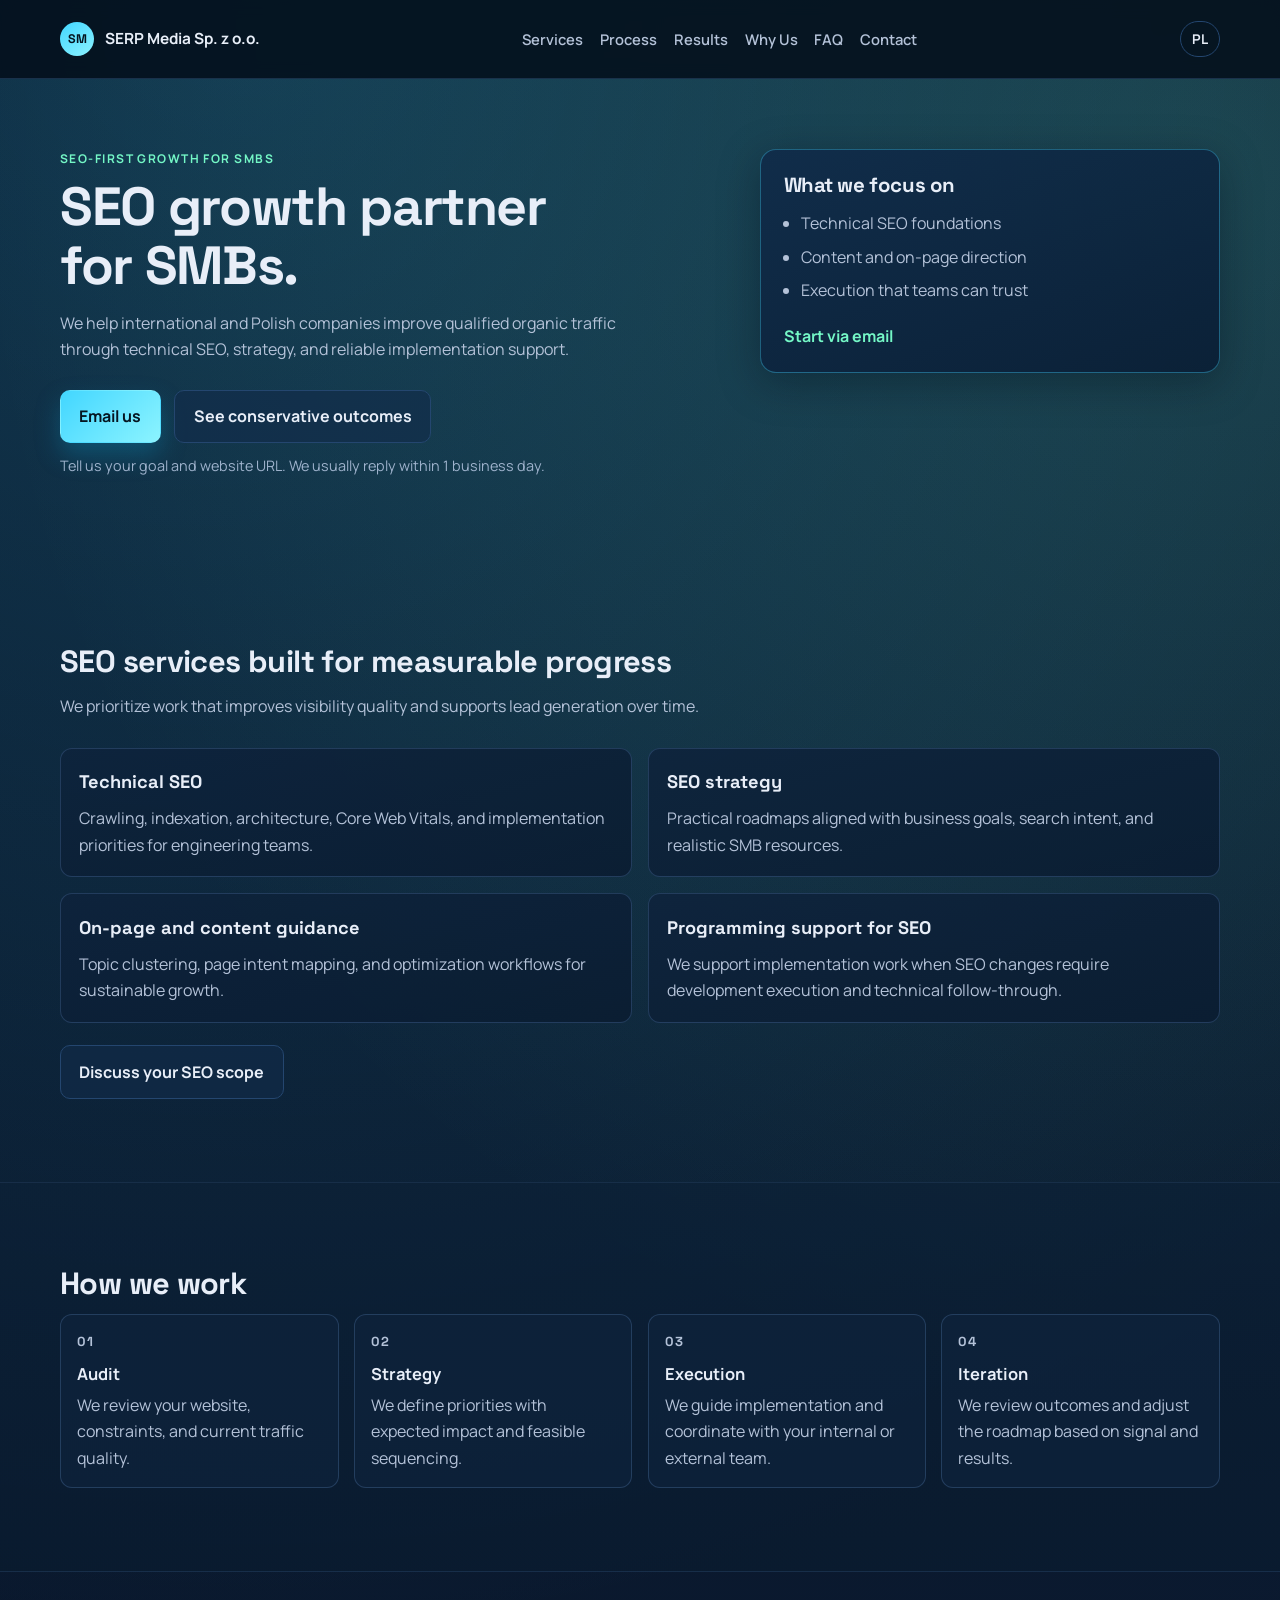
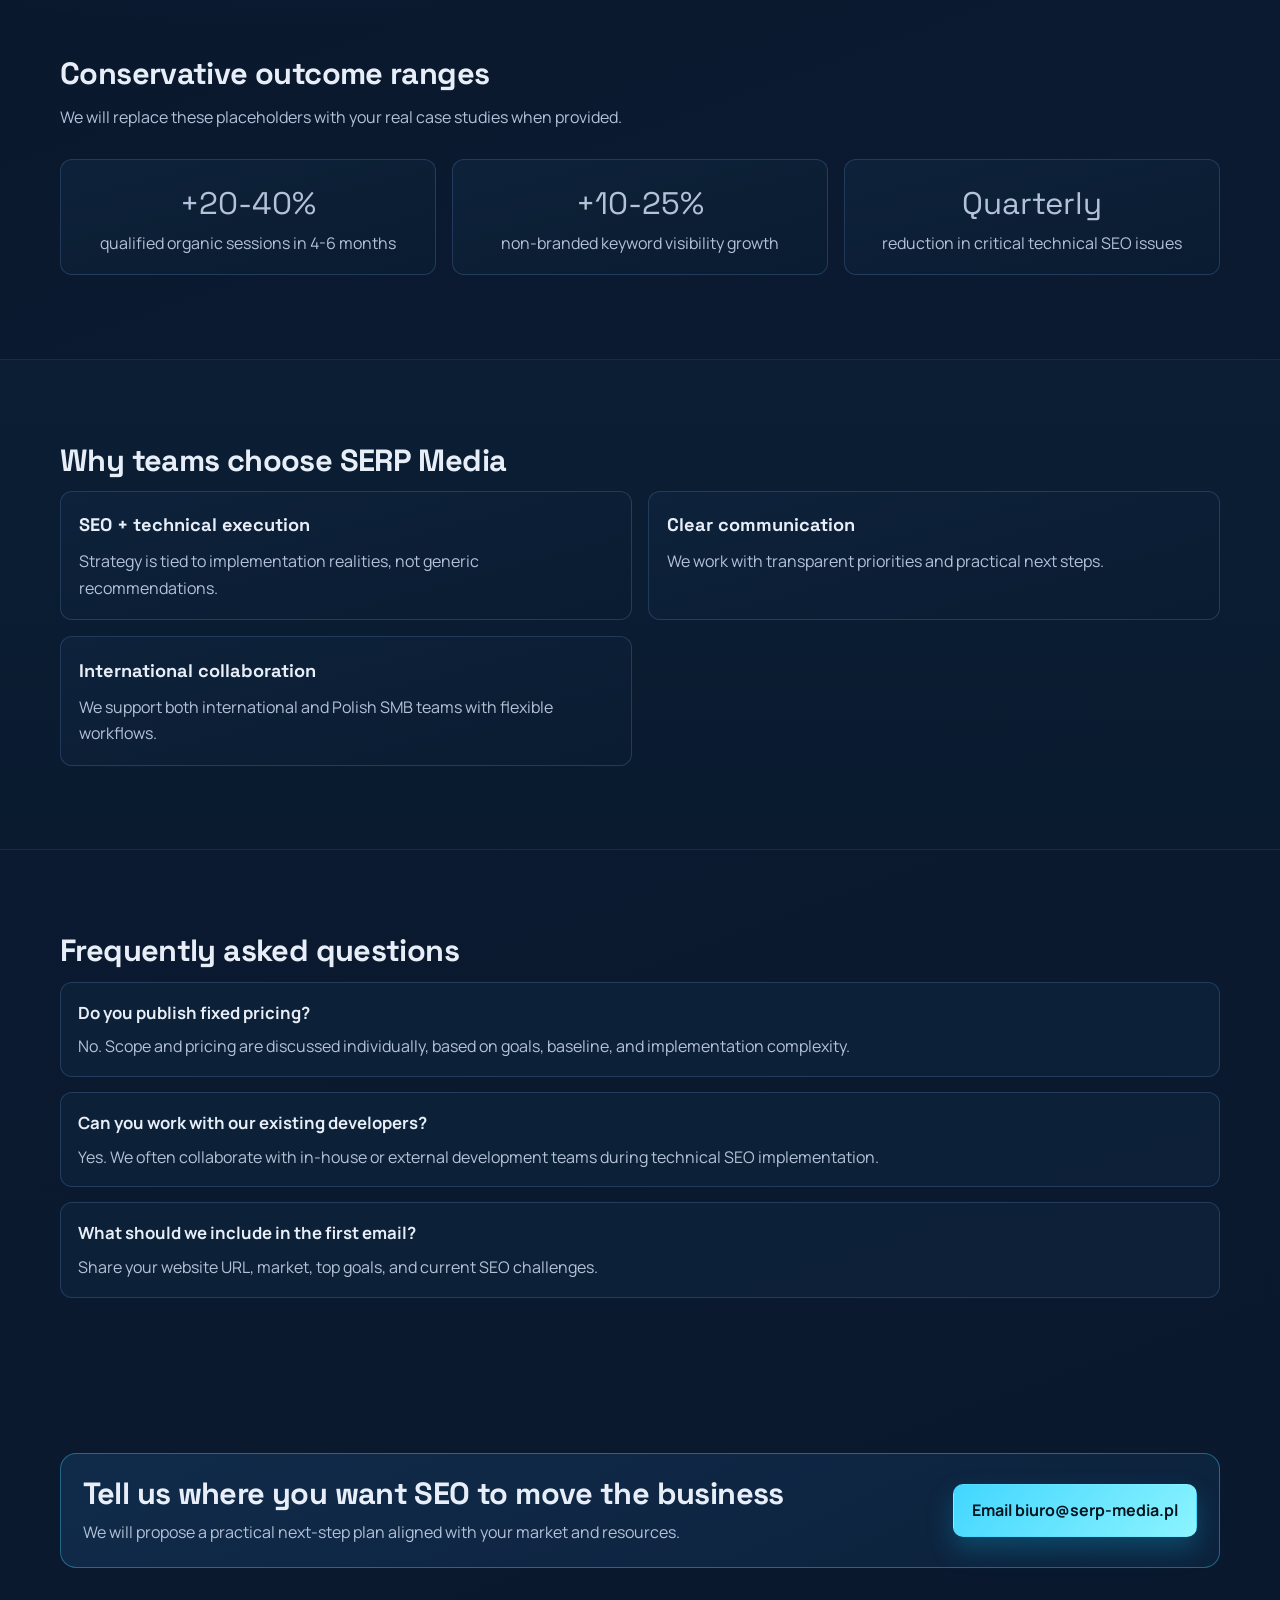
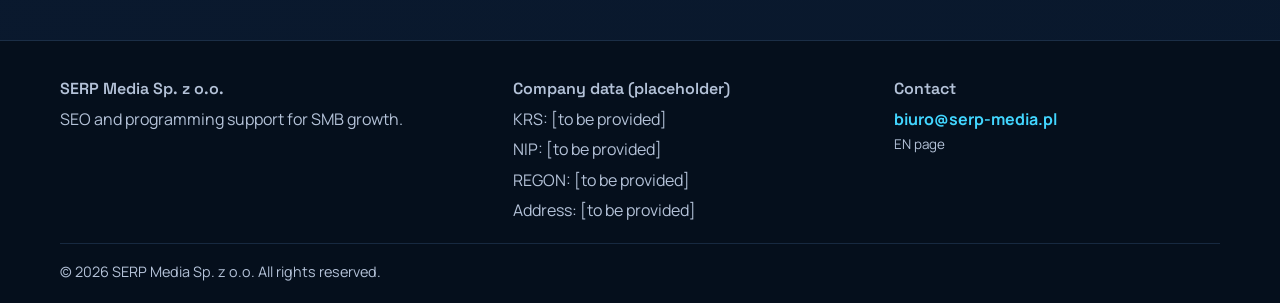
==== index.html @ 766a2db8 "feat: new version" ====
<!DOCTYPE html>
<html lang="en">
  <head>
    <meta charset="UTF-8">
    <meta name="viewport" content="width=device-width, initial-scale=1.0">
    <title>SERP Media Sp. z o.o. | SEO Growth Partner for SMBs</title>
    <meta
      name="description"
      content="SERP Media Sp. z o.o. helps SMBs grow with technical SEO, content strategy, and SEO implementation support."
    >
    <meta property="og:type" content="website">
    <meta property="og:title" content="SERP Media Sp. z o.o. | SEO Growth Partner for SMBs">
    <meta
      property="og:description"
      content="SEO strategy and technical execution for international and Polish SMBs."
    >
    <meta property="og:url" content="https://serpmediapl.github.io/">
    <meta property="og:site_name" content="SERP Media Sp. z o.o.">
    <link rel="canonical" href="https://serpmediapl.github.io/">
    <link rel="alternate" hreflang="en" href="https://serpmediapl.github.io/">
    <link rel="alternate" hreflang="pl" href="https://serpmediapl.github.io/pl/">
    <link rel="alternate" hreflang="x-default" href="https://serpmediapl.github.io/">
    <link rel="preconnect" href="https://fonts.googleapis.com">
    <link rel="preconnect" href="https://fonts.gstatic.com" crossorigin>
    <link
      href="https://fonts.googleapis.com/css2?family=Manrope:wght@400;500;600;700;800&family=Space+Grotesk:wght@500;600;700&display=swap"
      rel="stylesheet"
    >
    <link rel="stylesheet" href="style.css">
    <script type="application/ld+json">
      {
        "@context": "https://schema.org",
        "@type": "Organization",
        "name": "SERP Media Sp. z o.o.",
        "url": "https://serpmediapl.github.io/",
        "email": "biuro@serp-media.pl",
        "address": {
          "@type": "PostalAddress",
          "streetAddress": "[Street and number placeholder]",
          "postalCode": "[Postal code placeholder]",
          "addressLocality": "[City placeholder]",
          "addressCountry": "PL"
        },
        "identifier": ["KRS: [placeholder]", "NIP: [placeholder]", "REGON: [placeholder]"]
      }
    </script>
  </head>
  <body>
    <a class="skip-link" href="#main">Skip to content</a>
    <header class="site-header" id="top">
      <div class="container nav-shell">
        <a class="brand" href="#top" aria-label="SERP Media homepage">
          <span class="brand-mark" aria-hidden="true">SM</span>
          <span class="brand-text">SERP Media Sp. z o.o.</span>
        </a>
        <nav class="top-nav" aria-label="Main navigation">
          <a href="#services">Services</a>
          <a href="#process">Process</a>
          <a href="#results">Results</a>
          <a href="#why-us">Why Us</a>
          <a href="#faq">FAQ</a>
          <a href="#contact">Contact</a>
        </nav>
        <a class="lang-switch" href="/pl/" lang="pl" hreflang="pl">PL</a>
      </div>
    </header>

    <main id="main">
      <section class="hero section">
        <div class="container hero-grid">
          <div>
            <p class="eyebrow">SEO-FIRST GROWTH FOR SMBs</p>
            <h1>SEO growth partner for SMBs.</h1>
            <p class="lead">
              We help international and Polish companies improve qualified organic traffic through
              technical SEO, strategy, and reliable implementation support.
            </p>
            <div class="cta-row">
              <a class="btn btn-primary" href="mailto:biuro@serp-media.pl?subject=SEO%20Consultation%20Request"
                >Email us</a
              >
              <a class="btn btn-secondary" href="#results">See conservative outcomes</a>
            </div>
            <p class="microcopy">Tell us your goal and website URL. We usually reply within 1 business day.</p>
          </div>
          <aside class="hero-card" aria-label="SEO focus highlights">
            <h2>What we focus on</h2>
            <ul>
              <li>Technical SEO foundations</li>
              <li>Content and on-page direction</li>
              <li>Execution that teams can trust</li>
            </ul>
            <a class="text-link" href="mailto:biuro@serp-media.pl">Start via email</a>
          </aside>
        </div>
      </section>

      <section class="section" id="services">
        <div class="container">
          <h2>SEO services built for measurable progress</h2>
          <p class="section-intro">
            We prioritize work that improves visibility quality and supports lead generation over
            time.
          </p>
          <div class="card-grid">
            <article class="card">
              <h3>Technical SEO</h3>
              <p>
                Crawling, indexation, architecture, Core Web Vitals, and implementation priorities
                for engineering teams.
              </p>
            </article>
            <article class="card">
              <h3>SEO strategy</h3>
              <p>
                Practical roadmaps aligned with business goals, search intent, and realistic SMB
                resources.
              </p>
            </article>
            <article class="card">
              <h3>On-page and content guidance</h3>
              <p>
                Topic clustering, page intent mapping, and optimization workflows for sustainable
                growth.
              </p>
            </article>
            <article class="card">
              <h3>Programming support for SEO</h3>
              <p>
                We support implementation work when SEO changes require development execution and
                technical follow-through.
              </p>
            </article>
          </div>
          <a class="btn btn-inline" href="mailto:biuro@serp-media.pl?subject=SEO%20Scope%20Discussion"
            >Discuss your SEO scope</a
          >
        </div>
      </section>

      <section class="section section-muted" id="process">
        <div class="container">
          <h2>How we work</h2>
          <div class="timeline">
            <article>
              <p class="step">01</p>
              <h3>Audit</h3>
              <p>We review your website, constraints, and current traffic quality.</p>
            </article>
            <article>
              <p class="step">02</p>
              <h3>Strategy</h3>
              <p>We define priorities with expected impact and feasible sequencing.</p>
            </article>
            <article>
              <p class="step">03</p>
              <h3>Execution</h3>
              <p>We guide implementation and coordinate with your internal or external team.</p>
            </article>
            <article>
              <p class="step">04</p>
              <h3>Iteration</h3>
              <p>We review outcomes and adjust the roadmap based on signal and results.</p>
            </article>
          </div>
        </div>
      </section>

      <section class="section" id="results">
        <div class="container">
          <h2>Conservative outcome ranges</h2>
          <p class="section-intro">
            We will replace these placeholders with your real case studies when provided.
          </p>
          <div class="card-grid metrics">
            <article class="card metric-card">
              <p class="metric">+20-40%</p>
              <p class="metric-label">qualified organic sessions in 4-6 months</p>
            </article>
            <article class="card metric-card">
              <p class="metric">+10-25%</p>
              <p class="metric-label">non-branded keyword visibility growth</p>
            </article>
            <article class="card metric-card">
              <p class="metric">Quarterly</p>
              <p class="metric-label">reduction in critical technical SEO issues</p>
            </article>
          </div>
        </div>
      </section>

      <section class="section section-muted" id="why-us">
        <div class="container">
          <h2>Why teams choose SERP Media</h2>
          <div class="card-grid">
            <article class="card">
              <h3>SEO + technical execution</h3>
              <p>Strategy is tied to implementation realities, not generic recommendations.</p>
            </article>
            <article class="card">
              <h3>Clear communication</h3>
              <p>We work with transparent priorities and practical next steps.</p>
            </article>
            <article class="card">
              <h3>International collaboration</h3>
              <p>We support both international and Polish SMB teams with flexible workflows.</p>
            </article>
          </div>
        </div>
      </section>

      <section class="section" id="faq">
        <div class="container">
          <h2>Frequently asked questions</h2>
          <div class="faq-list">
            <article class="faq-item">
              <h3>Do you publish fixed pricing?</h3>
              <p>
                No. Scope and pricing are discussed individually, based on goals, baseline, and
                implementation complexity.
              </p>
            </article>
            <article class="faq-item">
              <h3>Can you work with our existing developers?</h3>
              <p>
                Yes. We often collaborate with in-house or external development teams during
                technical SEO implementation.
              </p>
            </article>
            <article class="faq-item">
              <h3>What should we include in the first email?</h3>
              <p>Share your website URL, market, top goals, and current SEO challenges.</p>
            </article>
          </div>
        </div>
      </section>

      <section class="section contact" id="contact">
        <div class="container contact-shell">
          <div>
            <h2>Tell us where you want SEO to move the business</h2>
            <p>
              We will propose a practical next-step plan aligned with your market and resources.
            </p>
          </div>
          <a class="btn btn-primary" href="mailto:biuro@serp-media.pl?subject=SEO%20Growth%20Inquiry"
            >Email biuro@serp-media.pl</a
          >
        </div>
      </section>
    </main>

    <footer class="site-footer">
      <div class="container footer-grid">
        <div>
          <p class="footer-title">SERP Media Sp. z o.o.</p>
          <p>SEO and programming support for SMB growth.</p>
        </div>
        <div>
          <p class="footer-title">Company data (placeholder)</p>
          <p>KRS: [to be provided]</p>
          <p>NIP: [to be provided]</p>
          <p>REGON: [to be provided]</p>
          <p>Address: [to be provided]</p>
        </div>
        <div>
          <p class="footer-title">Contact</p>
          <a href="mailto:biuro@serp-media.pl">biuro@serp-media.pl</a>
          <p class="small">EN page</p>
        </div>
      </div>
      <div class="container footer-bottom">
        <p>© <span id="year">2026</span> SERP Media Sp. z o.o. All rights reserved.</p>
      </div>
    </footer>
  </body>
</html>
---- style.css ----
:root {
  --bg: #061326;
  --bg-soft: #0d1d33;
  --surface: #112743;
  --surface-alt: #132f51;
  --text: #e8eef8;
  --text-soft: #b4c2d8;
  --line: #24466f;
  --primary: #42d6ff;
  --primary-dark: #27a6d6;
  --accent: #74f7c6;
  --max-width: 1160px;
  --radius: 16px;
  --radius-sm: 12px;
  --shadow: 0 10px 40px rgba(4, 12, 24, 0.35);
}

* {
  box-sizing: border-box;
}

html {
  scroll-behavior: smooth;
}

body {
  margin: 0;
  min-height: 100vh;
  font-family: "Manrope", "Segoe UI", sans-serif;
  font-size: 16px;
  line-height: 1.65;
  color: var(--text);
  background:
    radial-gradient(circle at 20% 0%, rgba(66, 214, 255, 0.2), transparent 45%),
    radial-gradient(circle at 95% 5%, rgba(116, 247, 198, 0.16), transparent 35%),
    linear-gradient(160deg, var(--bg) 0%, #0b1a30 55%, #09182c 100%);
}

a {
  color: var(--primary);
  text-decoration: none;
}

a:hover {
  color: var(--accent);
}

.skip-link {
  position: absolute;
  left: -9999px;
  top: 0;
  z-index: 1000;
  padding: 0.6rem 0.9rem;
  border-radius: 0 0 8px 8px;
  background: var(--primary);
  color: #04131f;
}

.skip-link:focus {
  left: 1rem;
}

.container {
  width: min(100% - 2.4rem, var(--max-width));
  margin-inline: auto;
}

.section {
  padding: 5.2rem 0;
}

.section h2 {
  margin: 0 0 0.7rem;
  font-family: "Space Grotesk", "Segoe UI", sans-serif;
  font-size: clamp(1.7rem, 2.4vw, 2.35rem);
  line-height: 1.2;
  letter-spacing: -0.02em;
}

.section-intro {
  max-width: 64ch;
  margin: 0 0 1.8rem;
  color: var(--text-soft);
}

.section-muted {
  background: linear-gradient(180deg, rgba(11, 32, 54, 0.62) 0%, rgba(9, 27, 47, 0.62) 100%);
  border-top: 1px solid rgba(63, 97, 141, 0.24);
  border-bottom: 1px solid rgba(63, 97, 141, 0.24);
}

.site-header {
  position: sticky;
  top: 0;
  z-index: 20;
  backdrop-filter: blur(8px);
  background: rgba(4, 15, 28, 0.88);
  border-bottom: 1px solid rgba(69, 111, 162, 0.33);
}

.nav-shell {
  display: flex;
  align-items: center;
  justify-content: space-between;
  gap: 1rem;
  min-height: 78px;
}

.brand {
  display: inline-flex;
  align-items: center;
  gap: 0.68rem;
  color: var(--text);
  font-weight: 700;
}

.brand-mark {
  display: inline-grid;
  place-items: center;
  width: 34px;
  height: 34px;
  border-radius: 50%;
  background: linear-gradient(145deg, var(--primary), #8bf2ff);
  color: #04131f;
  font-size: 0.78rem;
  font-family: "Space Grotesk", "Segoe UI", sans-serif;
  font-weight: 700;
}

.brand-text {
  font-size: 0.96rem;
}

.top-nav {
  display: flex;
  align-items: center;
  gap: 1.05rem;
}

.top-nav a {
  color: var(--text-soft);
  font-size: 0.92rem;
  font-weight: 600;
}

.top-nav a:hover {
  color: var(--text);
}

.lang-switch {
  padding: 0.38rem 0.7rem;
  border: 1px solid var(--line);
  border-radius: 999px;
  color: var(--text);
  font-weight: 700;
  font-size: 0.84rem;
}

.hero {
  padding-top: 4.4rem;
}

.hero-grid {
  display: grid;
  grid-template-columns: 1.18fr 0.82fr;
  gap: 2.4rem;
  align-items: start;
}

.eyebrow {
  margin: 0;
  color: var(--accent);
  letter-spacing: 0.12em;
  text-transform: uppercase;
  font-size: 0.75rem;
  font-weight: 700;
}

h1 {
  margin: 0.5rem 0 0.9rem;
  font-family: "Space Grotesk", "Segoe UI", sans-serif;
  font-size: clamp(2rem, 4.2vw, 3.45rem);
  line-height: 1.1;
  letter-spacing: -0.025em;
  max-width: 16ch;
}

.lead {
  margin: 0;
  max-width: 58ch;
  color: var(--text-soft);
  font-size: clamp(1rem, 1.25vw, 1.12rem);
}

.cta-row {
  display: flex;
  flex-wrap: wrap;
  gap: 0.85rem;
  margin: 1.7rem 0 0.7rem;
}

.microcopy {
  margin: 0;
  color: #9eb2cc;
  font-size: 0.9rem;
}

.btn {
  display: inline-flex;
  align-items: center;
  justify-content: center;
  border-radius: 10px;
  padding: 0.78rem 1.15rem;
  font-weight: 700;
  border: 1px solid transparent;
  transition: transform 0.2s ease, box-shadow 0.2s ease, border-color 0.2s ease;
}

.btn:hover {
  transform: translateY(-1px);
}

.btn-primary {
  color: #051520;
  background: linear-gradient(135deg, var(--primary), #8cf4ff);
  box-shadow: 0 12px 24px rgba(12, 140, 185, 0.35);
}

.btn-primary:hover {
  color: #051520;
}

.btn-secondary {
  color: var(--text);
  border-color: var(--line);
  background: rgba(18, 44, 74, 0.65);
}

.btn-inline {
  margin-top: 1.4rem;
  color: var(--text);
  border-color: var(--line);
  background: rgba(18, 44, 74, 0.58);
}

.hero-card {
  padding: 1.4rem;
  border-radius: var(--radius);
  border: 1px solid rgba(66, 214, 255, 0.35);
  background: linear-gradient(160deg, rgba(16, 43, 73, 0.9) 0%, rgba(10, 30, 53, 0.9) 100%);
  box-shadow: var(--shadow);
}

.hero-card h2 {
  margin-top: 0;
  font-size: 1.28rem;
}

.hero-card ul {
  margin: 0.8rem 0 1.2rem;
  padding-left: 1.1rem;
}

.hero-card li {
  margin-bottom: 0.45rem;
  color: var(--text-soft);
}

.text-link {
  color: var(--accent);
  font-weight: 700;
}

.card-grid {
  display: grid;
  grid-template-columns: repeat(2, minmax(0, 1fr));
  gap: 1rem;
}

.card {
  border: 1px solid rgba(63, 97, 141, 0.45);
  border-radius: var(--radius-sm);
  padding: 1.15rem;
  background: linear-gradient(165deg, rgba(14, 35, 60, 0.88) 0%, rgba(10, 28, 49, 0.88) 100%);
}

.card h3 {
  margin: 0 0 0.5rem;
  font-family: "Space Grotesk", "Segoe UI", sans-serif;
  font-size: 1.14rem;
}

.card p {
  margin: 0;
  color: var(--text-soft);
}

.timeline {
  display: grid;
  grid-template-columns: repeat(4, minmax(0, 1fr));
  gap: 0.95rem;
}

.timeline article {
  border: 1px solid rgba(63, 97, 141, 0.46);
  border-radius: var(--radius-sm);
  padding: 1rem;
  background: rgba(14, 35, 60, 0.72);
}

.step {
  margin: 0;
  color: var(--accent);
  font-family: "Space Grotesk", "Segoe UI", sans-serif;
  font-weight: 700;
  font-size: 0.82rem;
  letter-spacing: 0.08em;
}

.timeline h3 {
  margin: 0.45rem 0 0.3rem;
  font-size: 1.03rem;
}

.timeline p {
  margin: 0;
  color: var(--text-soft);
}

.metrics {
  grid-template-columns: repeat(3, minmax(0, 1fr));
}

.metric-card {
  text-align: center;
}

.metric {
  margin: 0;
  font-family: "Space Grotesk", "Segoe UI", sans-serif;
  font-size: 1.95rem;
  color: var(--primary);
}

.metric-label {
  margin-top: 0.32rem;
  color: var(--text-soft);
}

.faq-list {
  display: grid;
  gap: 0.95rem;
}

.faq-item {
  border: 1px solid rgba(63, 97, 141, 0.45);
  border-radius: var(--radius-sm);
  padding: 1rem 1.05rem;
  background: rgba(14, 35, 60, 0.72);
}

.faq-item h3 {
  margin: 0;
  font-size: 1.05rem;
}

.faq-item p {
  margin: 0.45rem 0 0;
  color: var(--text-soft);
}

.contact {
  padding-top: 4.5rem;
  padding-bottom: 4.5rem;
}

.contact-shell {
  display: flex;
  align-items: center;
  justify-content: space-between;
  gap: 1.3rem;
  border: 1px solid rgba(66, 214, 255, 0.38);
  border-radius: var(--radius);
  padding: 1.35rem;
  background: linear-gradient(155deg, rgba(17, 44, 76, 0.95) 0%, rgba(13, 35, 61, 0.95) 100%);
}

.contact-shell h2 {
  margin-bottom: 0.4rem;
}

.contact-shell p {
  margin: 0;
  color: var(--text-soft);
}

.site-footer {
  border-top: 1px solid rgba(63, 97, 141, 0.38);
  padding: 2.2rem 0 1.2rem;
  background: rgba(4, 13, 24, 0.78);
}

.footer-grid {
  display: grid;
  grid-template-columns: 1.2fr 1fr 0.9fr;
  gap: 1.2rem;
}

.footer-title {
  margin: 0 0 0.4rem;
  font-family: "Space Grotesk", "Segoe UI", sans-serif;
  font-weight: 600;
}

.site-footer p {
  margin: 0 0 0.24rem;
  color: var(--text-soft);
}

.site-footer a {
  font-weight: 700;
}

.small {
  margin-top: 0.3rem;
  font-size: 0.84rem;
}

.footer-bottom {
  margin-top: 1rem;
  padding-top: 1rem;
  border-top: 1px solid rgba(63, 97, 141, 0.32);
}

.footer-bottom p {
  margin: 0;
  font-size: 0.9rem;
}

@media (max-width: 1040px) {
  .hero-grid {
    grid-template-columns: 1fr;
  }

  .top-nav {
    gap: 0.75rem;
    flex-wrap: wrap;
    justify-content: center;
  }

  .timeline {
    grid-template-columns: repeat(2, minmax(0, 1fr));
  }

  .metrics {
    grid-template-columns: 1fr;
  }

  .footer-grid {
    grid-template-columns: repeat(2, minmax(0, 1fr));
  }
}

@media (max-width: 760px) {
  .section {
    padding: 4rem 0;
  }

  .site-header {
    position: static;
  }

  .nav-shell {
    min-height: auto;
    padding: 1rem 0;
    flex-direction: column;
    align-items: flex-start;
  }

  .top-nav {
    width: 100%;
    justify-content: flex-start;
  }

  .card-grid {
    grid-template-columns: 1fr;
  }

  .timeline {
    grid-template-columns: 1fr;
  }

  .contact-shell {
    flex-direction: column;
    align-items: flex-start;
  }

  .footer-grid {
    grid-template-columns: 1fr;
  }
}

@media (prefers-reduced-motion: reduce) {
  html {
    scroll-behavior: auto;
  }

  *,
  *::before,
  *::after {
    animation-duration: 0.01ms !important;
    animation-iteration-count: 1 !important;
    transition-duration: 0.01ms !important;
    scroll-behavior: auto !important;
  }
}
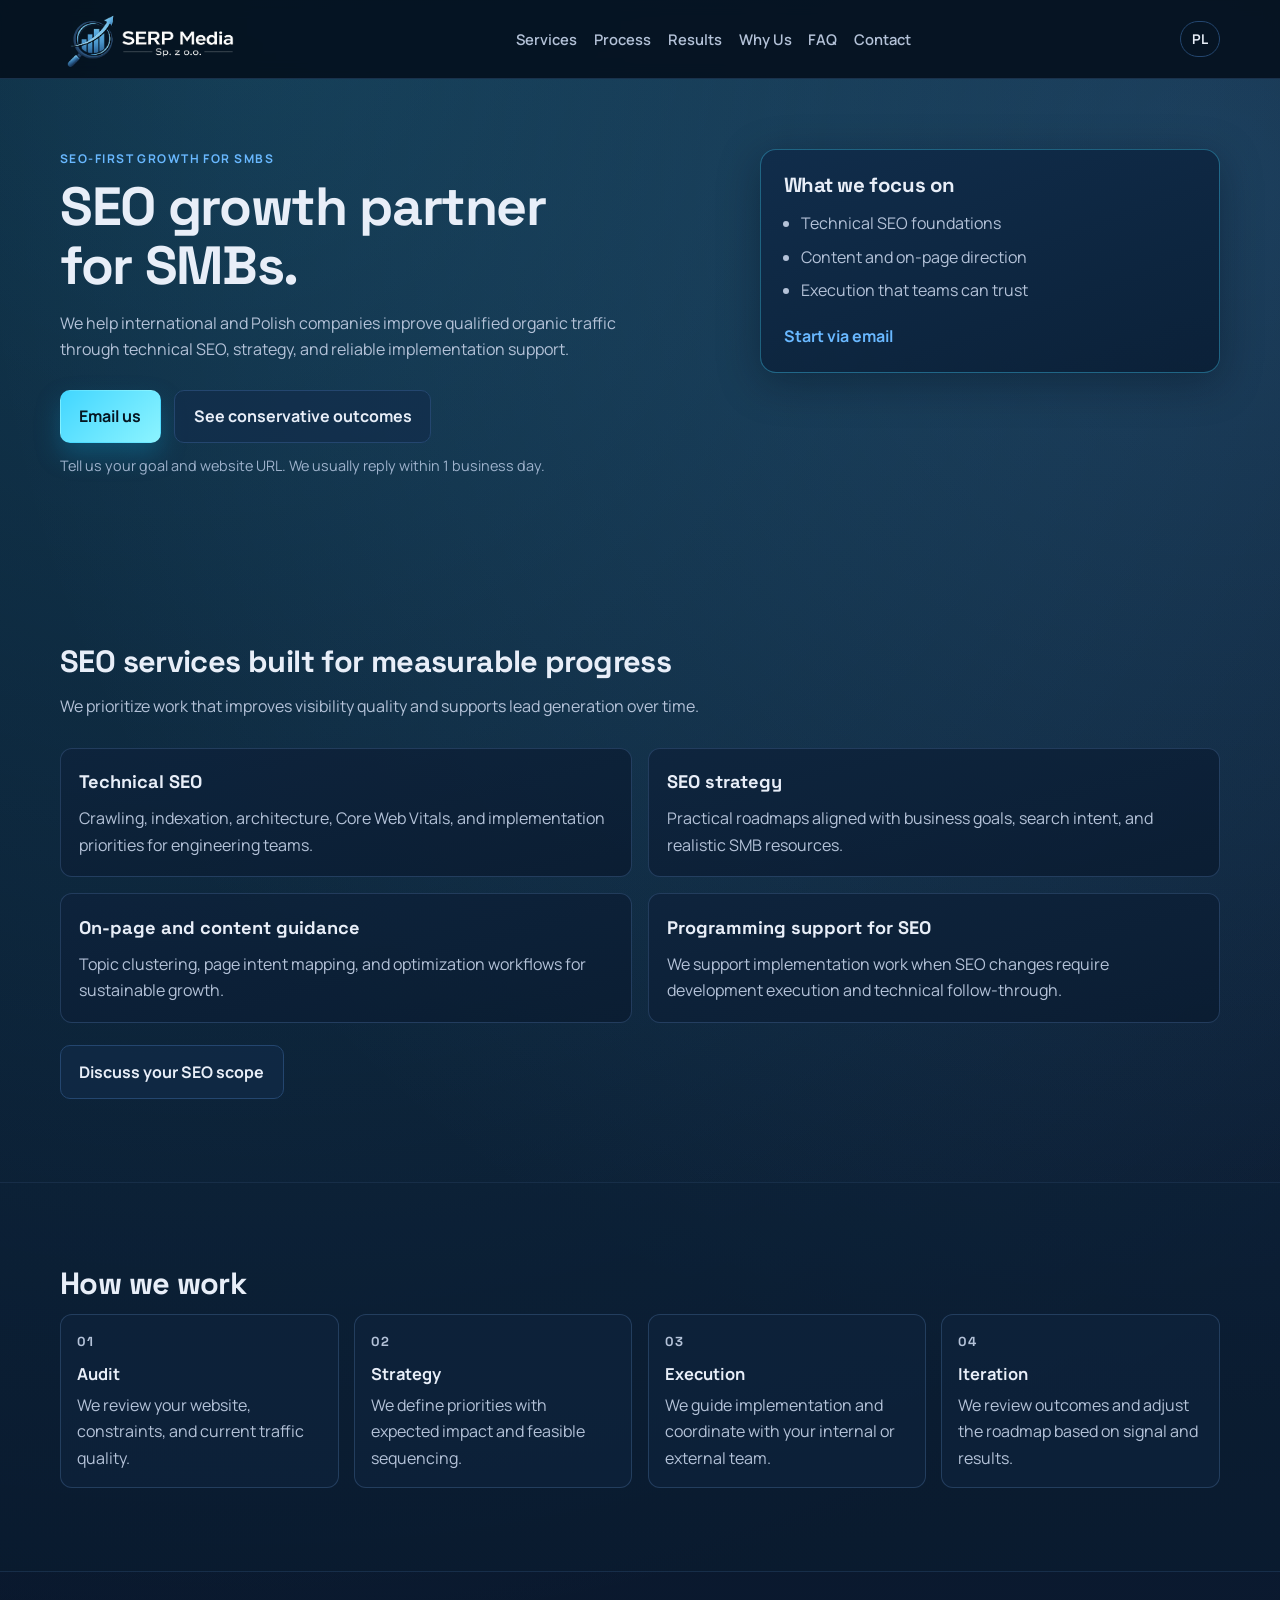
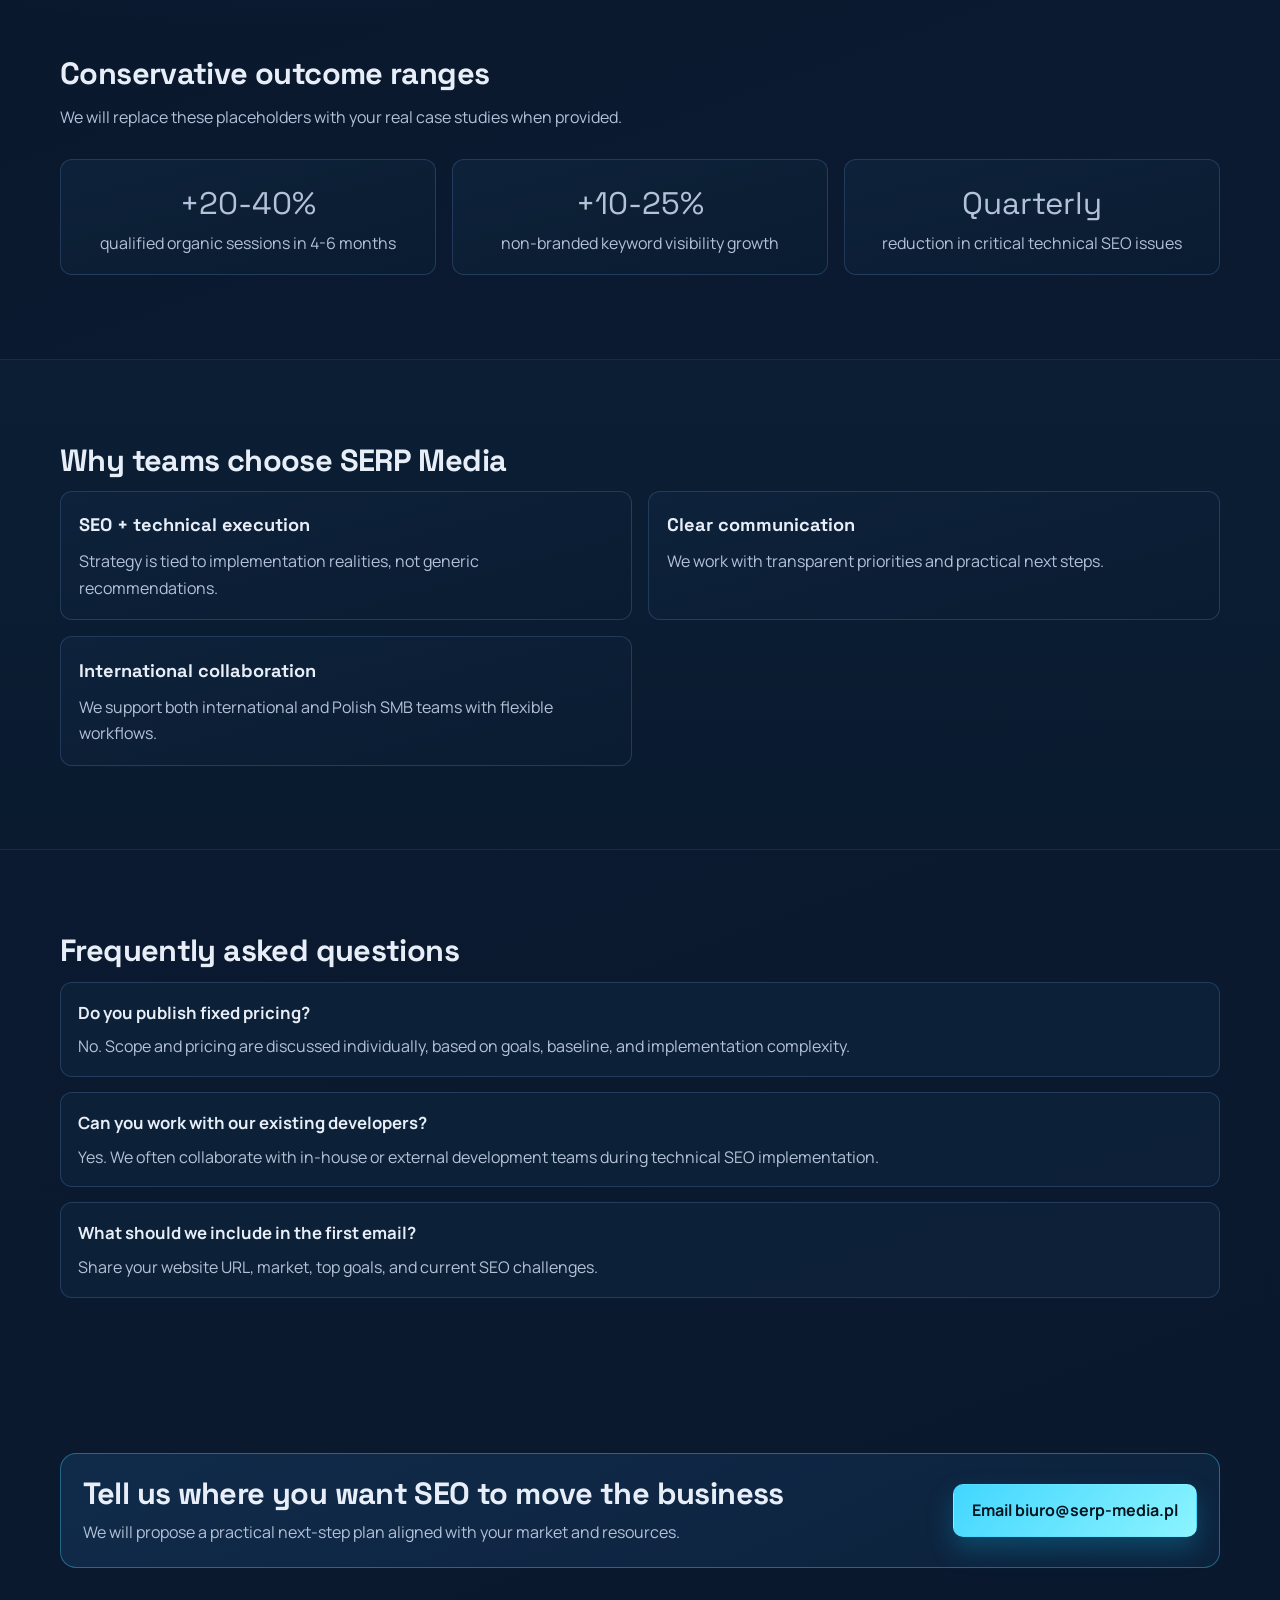
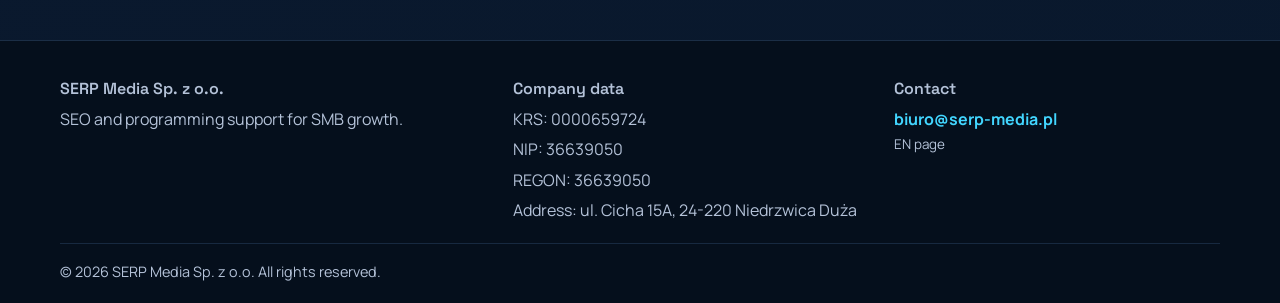
==== commit c1dee1b7: "feat: add logo" ====
--- a/index.html
+++ b/index.html
@@ -20,6 +20,8 @@
     <link rel="alternate" hreflang="en" href="https://serpmediapl.github.io/">
     <link rel="alternate" hreflang="pl" href="https://serpmediapl.github.io/pl/">
     <link rel="alternate" hreflang="x-default" href="https://serpmediapl.github.io/">
+    <link rel="icon" type="image/png" sizes="512x512" href="favicon.png">
+    <link rel="apple-touch-icon" href="favicon.png">
     <link rel="preconnect" href="https://fonts.googleapis.com">
     <link rel="preconnect" href="https://fonts.gstatic.com" crossorigin>
     <link
@@ -36,12 +38,12 @@
         "email": "biuro@serp-media.pl",
         "address": {
           "@type": "PostalAddress",
-          "streetAddress": "[Street and number placeholder]",
-          "postalCode": "[Postal code placeholder]",
-          "addressLocality": "[City placeholder]",
+          "streetAddress": "Cicha 15A",
+          "postalCode": "24-220",
+          "addressLocality": "Niedrzwica Duża",
           "addressCountry": "PL"
         },
-        "identifier": ["KRS: [placeholder]", "NIP: [placeholder]", "REGON: [placeholder]"]
+        "identifier": ["KRS: 0000659724", "NIP: 9462666347", "REGON: 36639050"]
       }
     </script>
   </head>
@@ -50,8 +52,13 @@
     <header class="site-header" id="top">
       <div class="container nav-shell">
         <a class="brand" href="#top" aria-label="SERP Media homepage">
-          <span class="brand-mark" aria-hidden="true">SM</span>
-          <span class="brand-text">SERP Media Sp. z o.o.</span>
+          <img
+            class="brand-logo"
+            src="serpmedialogo-dark-navbar.png"
+            alt="SERP Media Sp. z o.o."
+            width="1066"
+            height="363"
+          >
         </a>
         <nav class="top-nav" aria-label="Main navigation">
           <a href="#services">Services</a>
@@ -257,11 +264,11 @@
           <p>SEO and programming support for SMB growth.</p>
         </div>
         <div>
-          <p class="footer-title">Company data (placeholder)</p>
-          <p>KRS: [to be provided]</p>
-          <p>NIP: [to be provided]</p>
-          <p>REGON: [to be provided]</p>
-          <p>Address: [to be provided]</p>
+          <p class="footer-title">Company data</p>
+          <p>KRS: 0000659724</p>
+          <p>NIP: 36639050</p>
+          <p>REGON: 36639050</p>
+          <p>Address: ul. Cicha 15A, 24-220 Niedrzwica Duża</p>
         </div>
         <div>
           <p class="footer-title">Contact</p>
--- a/style.css
+++ b/style.css
@@ -8,7 +8,7 @@
   --line: #24466f;
   --primary: #42d6ff;
   --primary-dark: #27a6d6;
-  --accent: #74f7c6;
+  --accent: #69b8ff;
   --max-width: 1160px;
   --radius: 16px;
   --radius-sm: 12px;
@@ -32,7 +32,7 @@
   color: var(--text);
   background:
     radial-gradient(circle at 20% 0%, rgba(66, 214, 255, 0.2), transparent 45%),
-    radial-gradient(circle at 95% 5%, rgba(116, 247, 198, 0.16), transparent 35%),
+    radial-gradient(circle at 95% 5%, rgba(105, 184, 255, 0.18), transparent 35%),
     linear-gradient(160deg, var(--bg) 0%, #0b1a30 55%, #09182c 100%);
 }
 
@@ -109,26 +109,16 @@
 .brand {
   display: inline-flex;
   align-items: center;
-  gap: 0.68rem;
   color: var(--text);
   font-weight: 700;
 }
 
-.brand-mark {
-  display: inline-grid;
-  place-items: center;
-  width: 34px;
-  height: 34px;
-  border-radius: 50%;
-  background: linear-gradient(145deg, var(--primary), #8bf2ff);
-  color: #04131f;
-  font-size: 0.78rem;
-  font-family: "Space Grotesk", "Segoe UI", sans-serif;
-  font-weight: 700;
-}
-
-.brand-text {
-  font-size: 0.96rem;
+.brand-logo {
+  display: block;
+  width: auto;
+  max-width: min(360px, 36vw);
+  max-height: 64px;
+  height: auto;
 }
 
 .top-nav {
@@ -482,6 +472,11 @@
     justify-content: flex-start;
   }
 
+  .brand-logo {
+    max-width: min(320px, 78vw);
+    max-height: 56px;
+  }
+
   .card-grid {
     grid-template-columns: 1fr;
   }
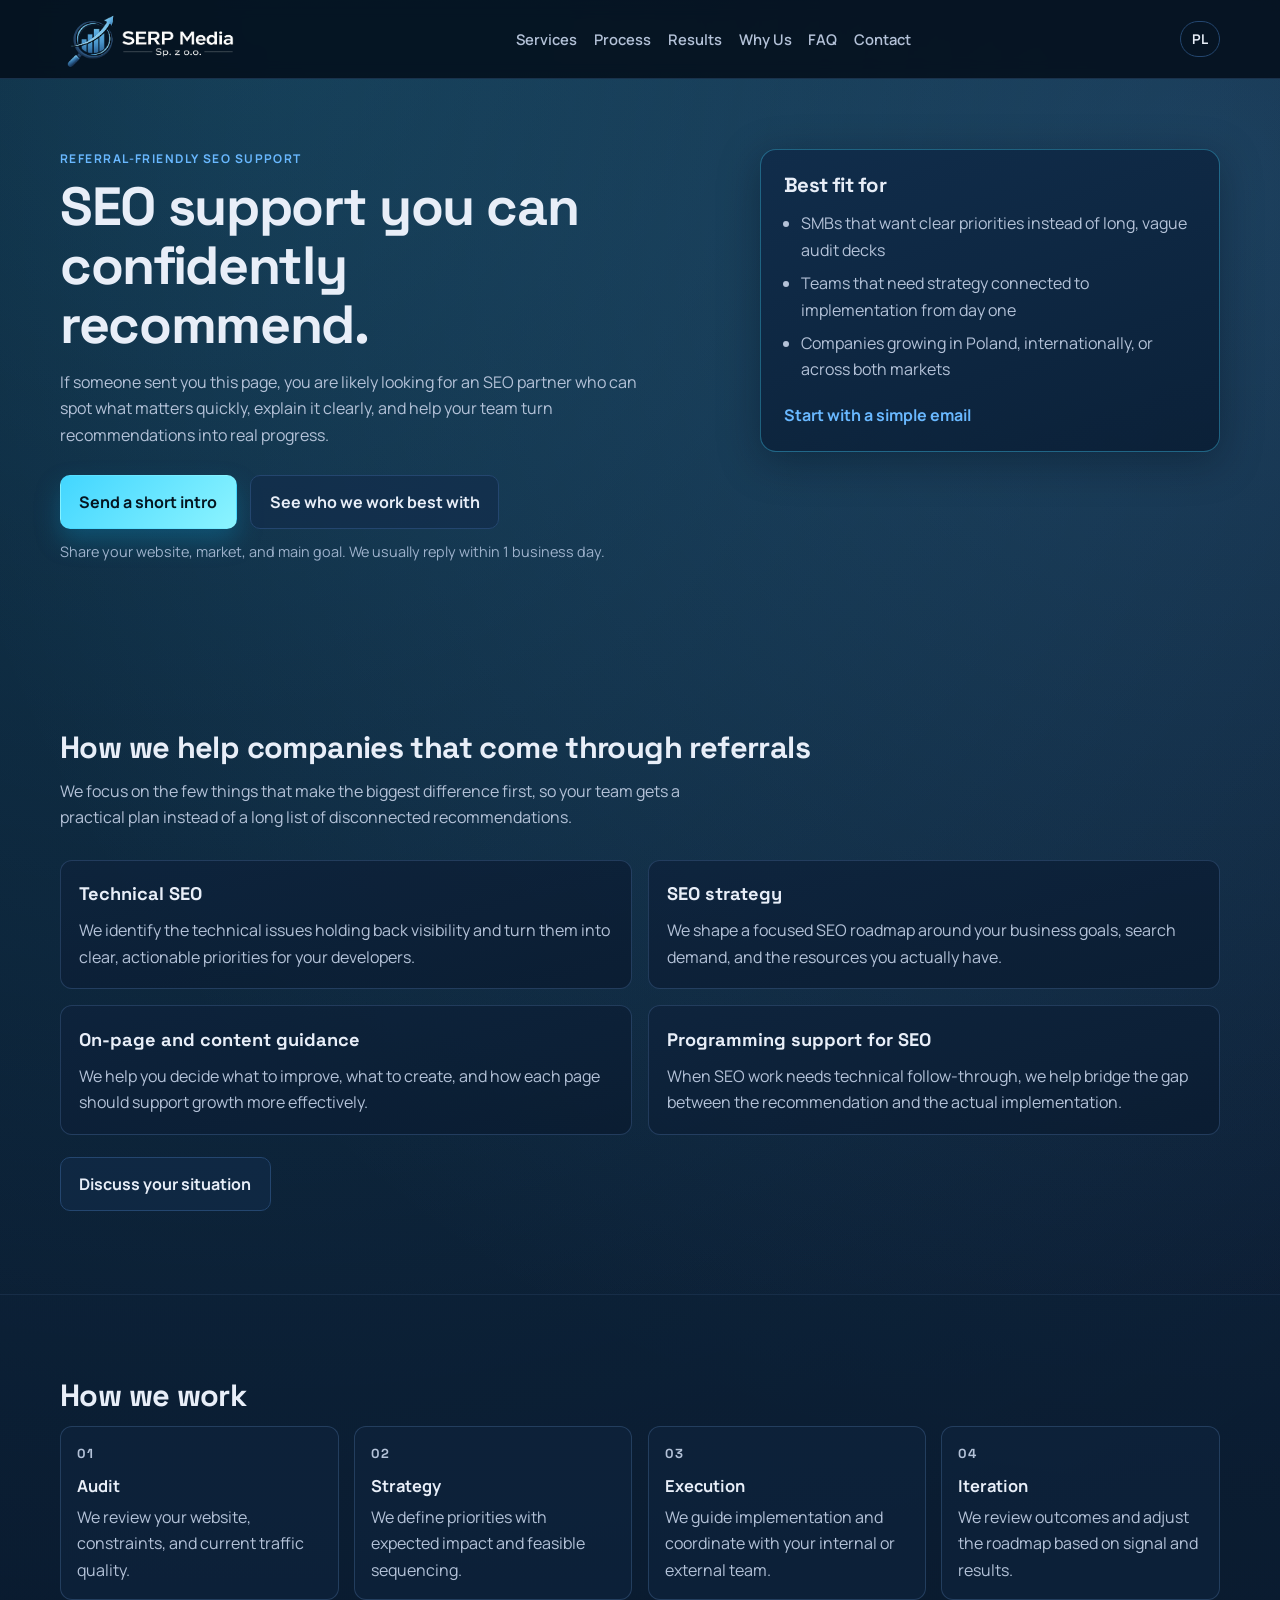
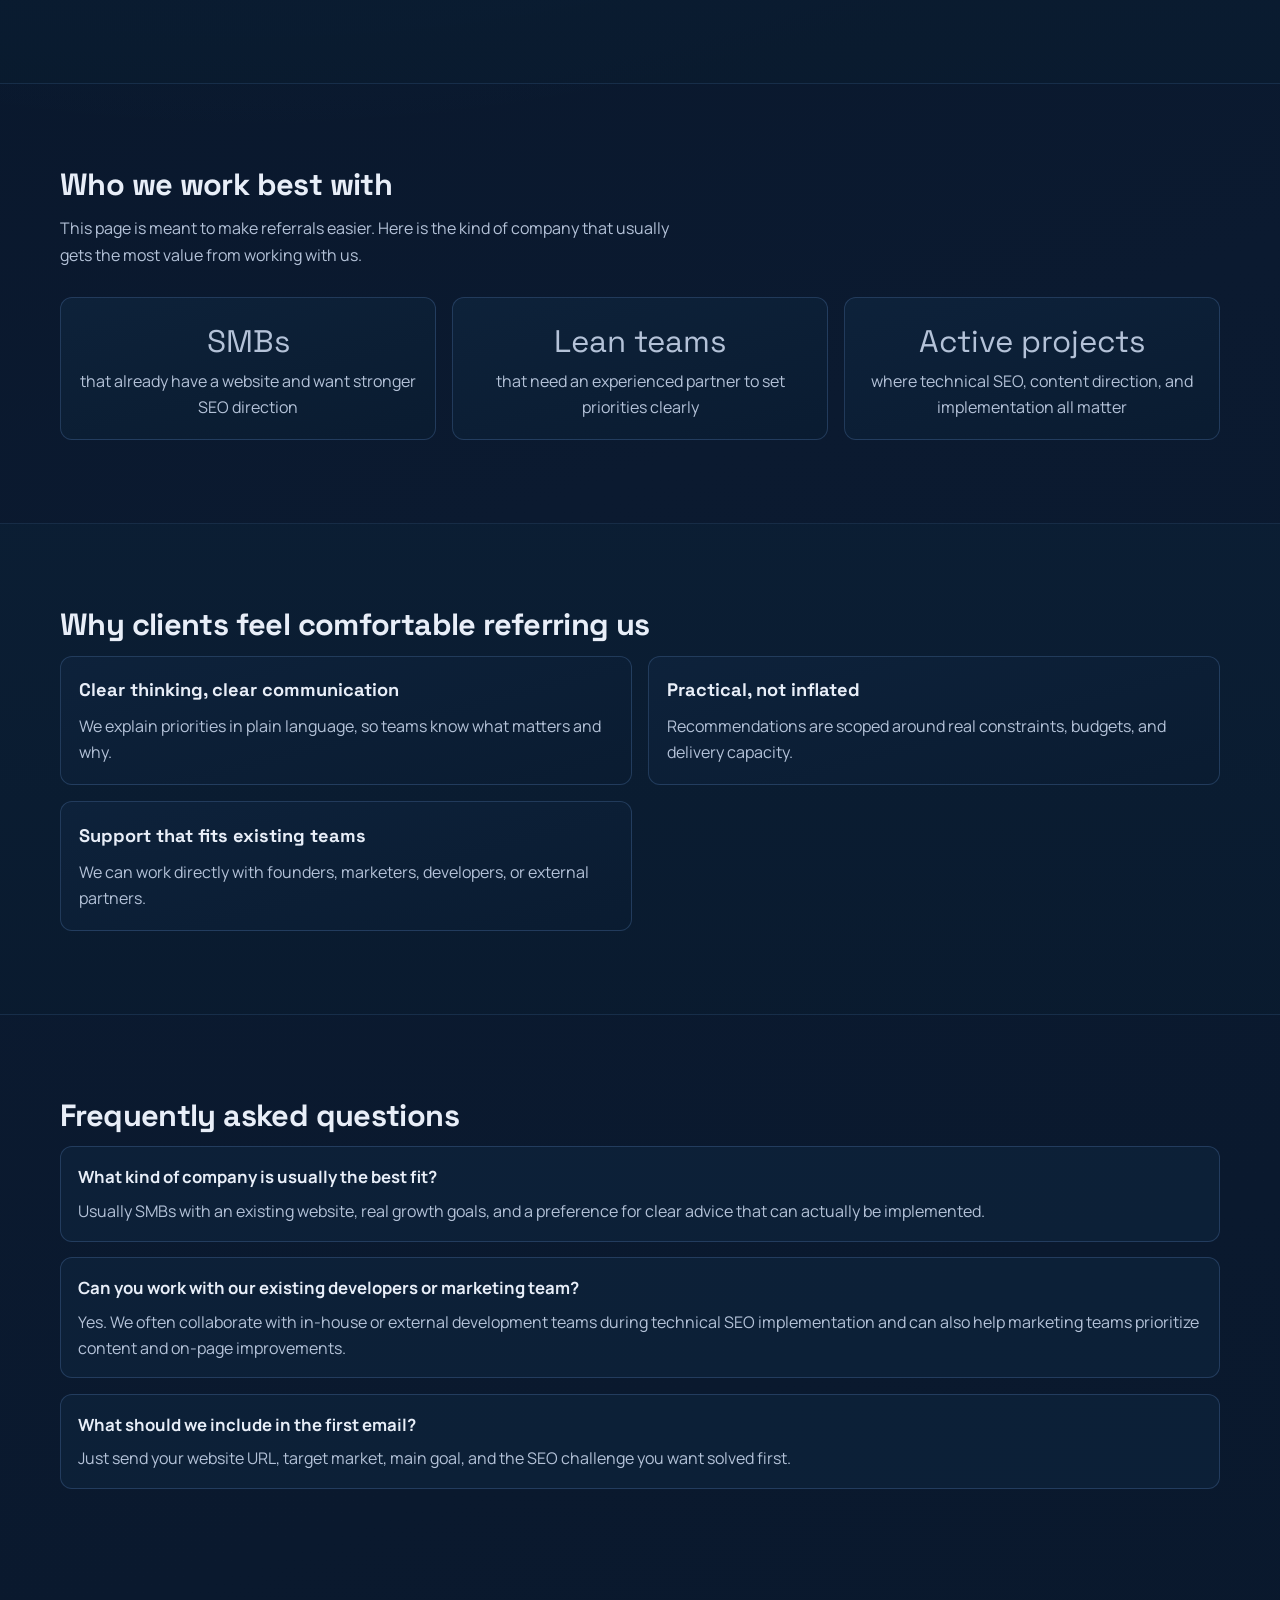
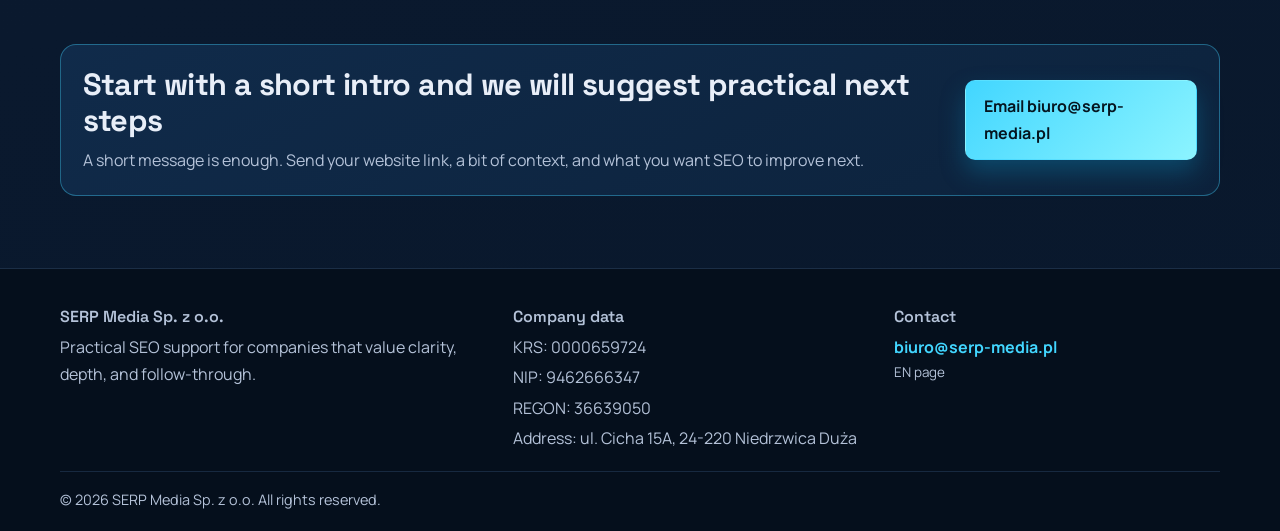
==== commit 517e3c5e: "feat: better texts" ====
--- a/index.html
+++ b/index.html
@@ -3,16 +3,16 @@
   <head>
     <meta charset="UTF-8">
     <meta name="viewport" content="width=device-width, initial-scale=1.0">
-    <title>SERP Media Sp. z o.o. | SEO Growth Partner for SMBs</title>
+    <title>SERP Media Sp. z o.o. | SEO Support You Can Confidently Recommend</title>
     <meta
       name="description"
-      content="SERP Media Sp. z o.o. helps SMBs grow with technical SEO, content strategy, and SEO implementation support."
+      content="SERP Media Sp. z o.o. provides practical SEO support for SMBs through technical SEO, strategy, and implementation guidance."
     >
     <meta property="og:type" content="website">
-    <meta property="og:title" content="SERP Media Sp. z o.o. | SEO Growth Partner for SMBs">
+    <meta property="og:title" content="SERP Media Sp. z o.o. | SEO Support You Can Confidently Recommend">
     <meta
       property="og:description"
-      content="SEO strategy and technical execution for international and Polish SMBs."
+      content="Practical SEO strategy and technical execution for Polish and international SMBs."
     >
     <meta property="og:url" content="https://serpmediapl.github.io/">
     <meta property="og:site_name" content="SERP Media Sp. z o.o.">
@@ -76,71 +76,74 @@
       <section class="hero section">
         <div class="container hero-grid">
           <div>
-            <p class="eyebrow">SEO-FIRST GROWTH FOR SMBs</p>
-            <h1>SEO growth partner for SMBs.</h1>
+            <p class="eyebrow">REFERRAL-FRIENDLY SEO SUPPORT</p>
+            <h1>SEO support you can confidently recommend.</h1>
             <p class="lead">
-              We help international and Polish companies improve qualified organic traffic through
-              technical SEO, strategy, and reliable implementation support.
+              If someone sent you this page, you are likely looking for an SEO partner who can spot
+              what matters quickly, explain it clearly, and help your team turn recommendations into
+              real progress.
             </p>
             <div class="cta-row">
               <a class="btn btn-primary" href="mailto:biuro@serp-media.pl?subject=SEO%20Consultation%20Request"
-                >Email us</a
+                >Send a short intro</a
               >
-              <a class="btn btn-secondary" href="#results">See conservative outcomes</a>
+              <a class="btn btn-secondary" href="#results">See who we work best with</a>
             </div>
-            <p class="microcopy">Tell us your goal and website URL. We usually reply within 1 business day.</p>
+            <p class="microcopy">
+              Share your website, market, and main goal. We usually reply within 1 business day.
+            </p>
           </div>
           <aside class="hero-card" aria-label="SEO focus highlights">
-            <h2>What we focus on</h2>
+            <h2>Best fit for</h2>
             <ul>
-              <li>Technical SEO foundations</li>
-              <li>Content and on-page direction</li>
-              <li>Execution that teams can trust</li>
+              <li>SMBs that want clear priorities instead of long, vague audit decks</li>
+              <li>Teams that need strategy connected to implementation from day one</li>
+              <li>Companies growing in Poland, internationally, or across both markets</li>
             </ul>
-            <a class="text-link" href="mailto:biuro@serp-media.pl">Start via email</a>
+            <a class="text-link" href="mailto:biuro@serp-media.pl">Start with a simple email</a>
           </aside>
         </div>
       </section>
 
       <section class="section" id="services">
         <div class="container">
-          <h2>SEO services built for measurable progress</h2>
+          <h2>How we help companies that come through referrals</h2>
           <p class="section-intro">
-            We prioritize work that improves visibility quality and supports lead generation over
-            time.
+            We focus on the few things that make the biggest difference first, so your team gets a
+            practical plan instead of a long list of disconnected recommendations.
           </p>
           <div class="card-grid">
             <article class="card">
               <h3>Technical SEO</h3>
               <p>
-                Crawling, indexation, architecture, Core Web Vitals, and implementation priorities
-                for engineering teams.
+                We identify the technical issues holding back visibility and turn them into clear,
+                actionable priorities for your developers.
               </p>
             </article>
             <article class="card">
               <h3>SEO strategy</h3>
               <p>
-                Practical roadmaps aligned with business goals, search intent, and realistic SMB
-                resources.
+                We shape a focused SEO roadmap around your business goals, search demand, and the
+                resources you actually have.
               </p>
             </article>
             <article class="card">
               <h3>On-page and content guidance</h3>
               <p>
-                Topic clustering, page intent mapping, and optimization workflows for sustainable
-                growth.
+                We help you decide what to improve, what to create, and how each page should support
+                growth more effectively.
               </p>
             </article>
             <article class="card">
               <h3>Programming support for SEO</h3>
               <p>
-                We support implementation work when SEO changes require development execution and
-                technical follow-through.
+                When SEO work needs technical follow-through, we help bridge the gap between the
+                recommendation and the actual implementation.
               </p>
             </article>
           </div>
           <a class="btn btn-inline" href="mailto:biuro@serp-media.pl?subject=SEO%20Scope%20Discussion"
-            >Discuss your SEO scope</a
+            >Discuss your situation</a
           >
         </div>
       </section>
@@ -175,22 +178,23 @@
 
       <section class="section" id="results">
         <div class="container">
-          <h2>Conservative outcome ranges</h2>
+          <h2>Who we work best with</h2>
           <p class="section-intro">
-            We will replace these placeholders with your real case studies when provided.
+            This page is meant to make referrals easier. Here is the kind of company that usually
+            gets the most value from working with us.
           </p>
           <div class="card-grid metrics">
             <article class="card metric-card">
-              <p class="metric">+20-40%</p>
-              <p class="metric-label">qualified organic sessions in 4-6 months</p>
+              <p class="metric">SMBs</p>
+              <p class="metric-label">that already have a website and want stronger SEO direction</p>
             </article>
             <article class="card metric-card">
-              <p class="metric">+10-25%</p>
-              <p class="metric-label">non-branded keyword visibility growth</p>
+              <p class="metric">Lean teams</p>
+              <p class="metric-label">that need an experienced partner to set priorities clearly</p>
             </article>
             <article class="card metric-card">
-              <p class="metric">Quarterly</p>
-              <p class="metric-label">reduction in critical technical SEO issues</p>
+              <p class="metric">Active projects</p>
+              <p class="metric-label">where technical SEO, content direction, and implementation all matter</p>
             </article>
           </div>
         </div>
@@ -198,19 +202,19 @@
 
       <section class="section section-muted" id="why-us">
         <div class="container">
-          <h2>Why teams choose SERP Media</h2>
+          <h2>Why clients feel comfortable referring us</h2>
           <div class="card-grid">
             <article class="card">
-              <h3>SEO + technical execution</h3>
-              <p>Strategy is tied to implementation realities, not generic recommendations.</p>
-            </article>
-            <article class="card">
-              <h3>Clear communication</h3>
-              <p>We work with transparent priorities and practical next steps.</p>
-            </article>
-            <article class="card">
-              <h3>International collaboration</h3>
-              <p>We support both international and Polish SMB teams with flexible workflows.</p>
+              <h3>Clear thinking, clear communication</h3>
+              <p>We explain priorities in plain language, so teams know what matters and why.</p>
+            </article>
+            <article class="card">
+              <h3>Practical, not inflated</h3>
+              <p>Recommendations are scoped around real constraints, budgets, and delivery capacity.</p>
+            </article>
+            <article class="card">
+              <h3>Support that fits existing teams</h3>
+              <p>We can work directly with founders, marketers, developers, or external partners.</p>
             </article>
           </div>
         </div>
@@ -221,22 +225,23 @@
           <h2>Frequently asked questions</h2>
           <div class="faq-list">
             <article class="faq-item">
-              <h3>Do you publish fixed pricing?</h3>
-              <p>
-                No. Scope and pricing are discussed individually, based on goals, baseline, and
-                implementation complexity.
+              <h3>What kind of company is usually the best fit?</h3>
+              <p>
+                Usually SMBs with an existing website, real growth goals, and a preference for clear
+                advice that can actually be implemented.
               </p>
             </article>
             <article class="faq-item">
-              <h3>Can you work with our existing developers?</h3>
+              <h3>Can you work with our existing developers or marketing team?</h3>
               <p>
                 Yes. We often collaborate with in-house or external development teams during
-                technical SEO implementation.
+                technical SEO implementation and can also help marketing teams prioritize content and
+                on-page improvements.
               </p>
             </article>
             <article class="faq-item">
               <h3>What should we include in the first email?</h3>
-              <p>Share your website URL, market, top goals, and current SEO challenges.</p>
+              <p>Just send your website URL, target market, main goal, and the SEO challenge you want solved first.</p>
             </article>
           </div>
         </div>
@@ -245,9 +250,10 @@
       <section class="section contact" id="contact">
         <div class="container contact-shell">
           <div>
-            <h2>Tell us where you want SEO to move the business</h2>
+            <h2>Start with a short intro and we will suggest practical next steps</h2>
             <p>
-              We will propose a practical next-step plan aligned with your market and resources.
+              A short message is enough. Send your website link, a bit of context, and what you want
+              SEO to improve next.
             </p>
           </div>
           <a class="btn btn-primary" href="mailto:biuro@serp-media.pl?subject=SEO%20Growth%20Inquiry"
@@ -261,12 +267,12 @@
       <div class="container footer-grid">
         <div>
           <p class="footer-title">SERP Media Sp. z o.o.</p>
-          <p>SEO and programming support for SMB growth.</p>
+          <p>Practical SEO support for companies that value clarity, depth, and follow-through.</p>
         </div>
         <div>
           <p class="footer-title">Company data</p>
           <p>KRS: 0000659724</p>
-          <p>NIP: 36639050</p>
+          <p>NIP: 9462666347</p>
           <p>REGON: 36639050</p>
           <p>Address: ul. Cicha 15A, 24-220 Niedrzwica Duża</p>
         </div>
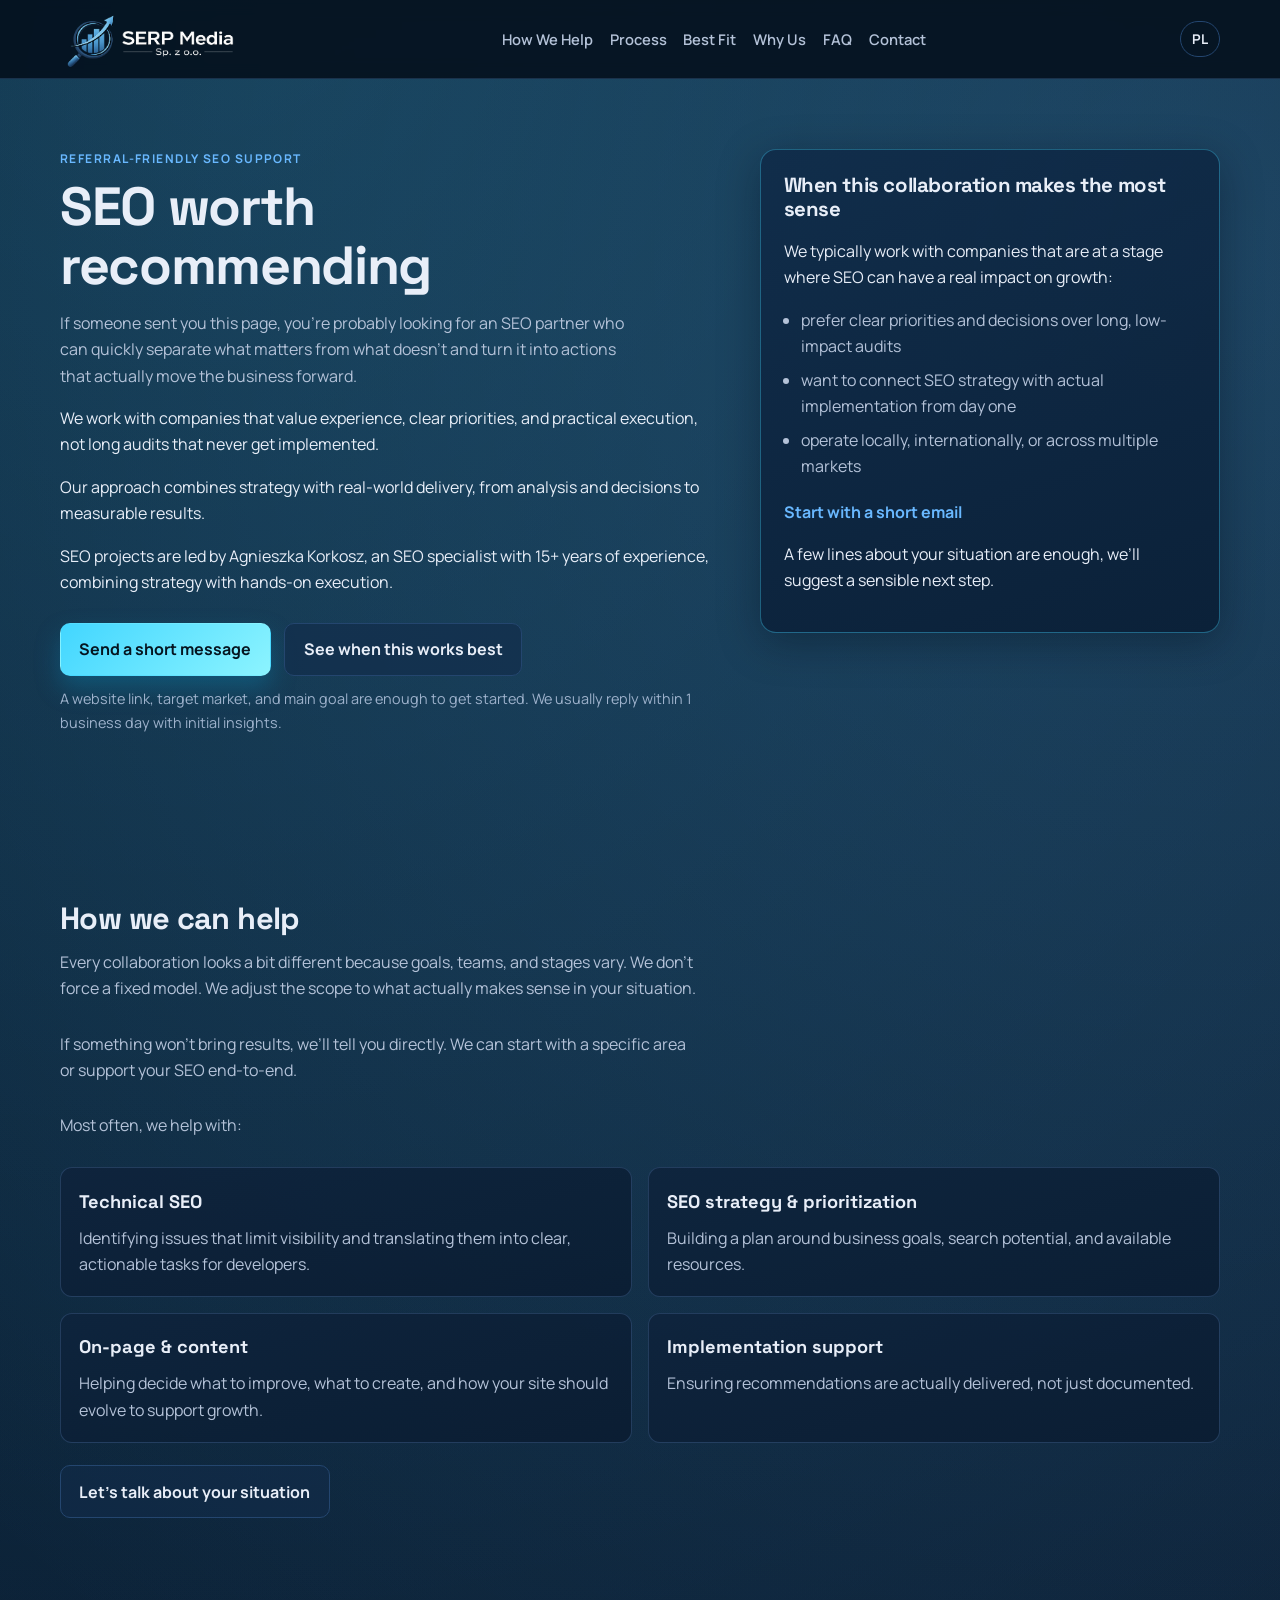
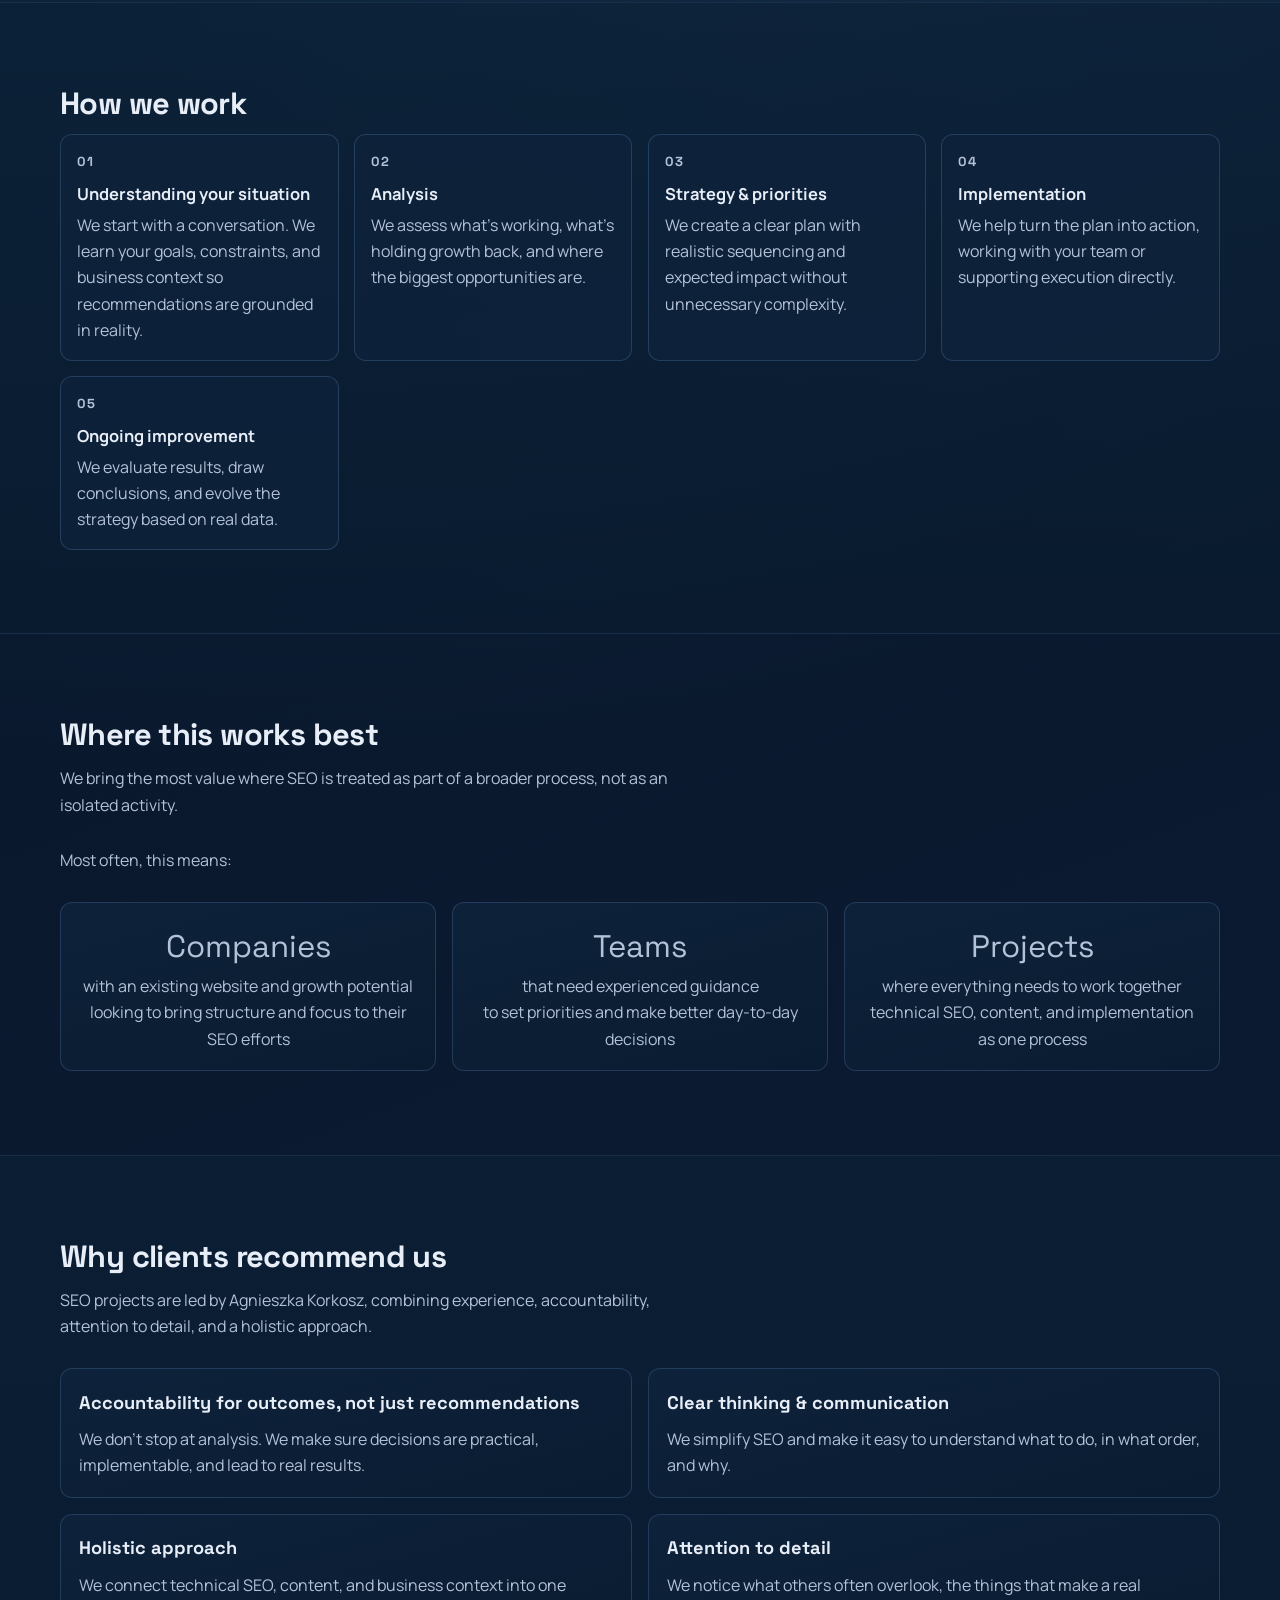
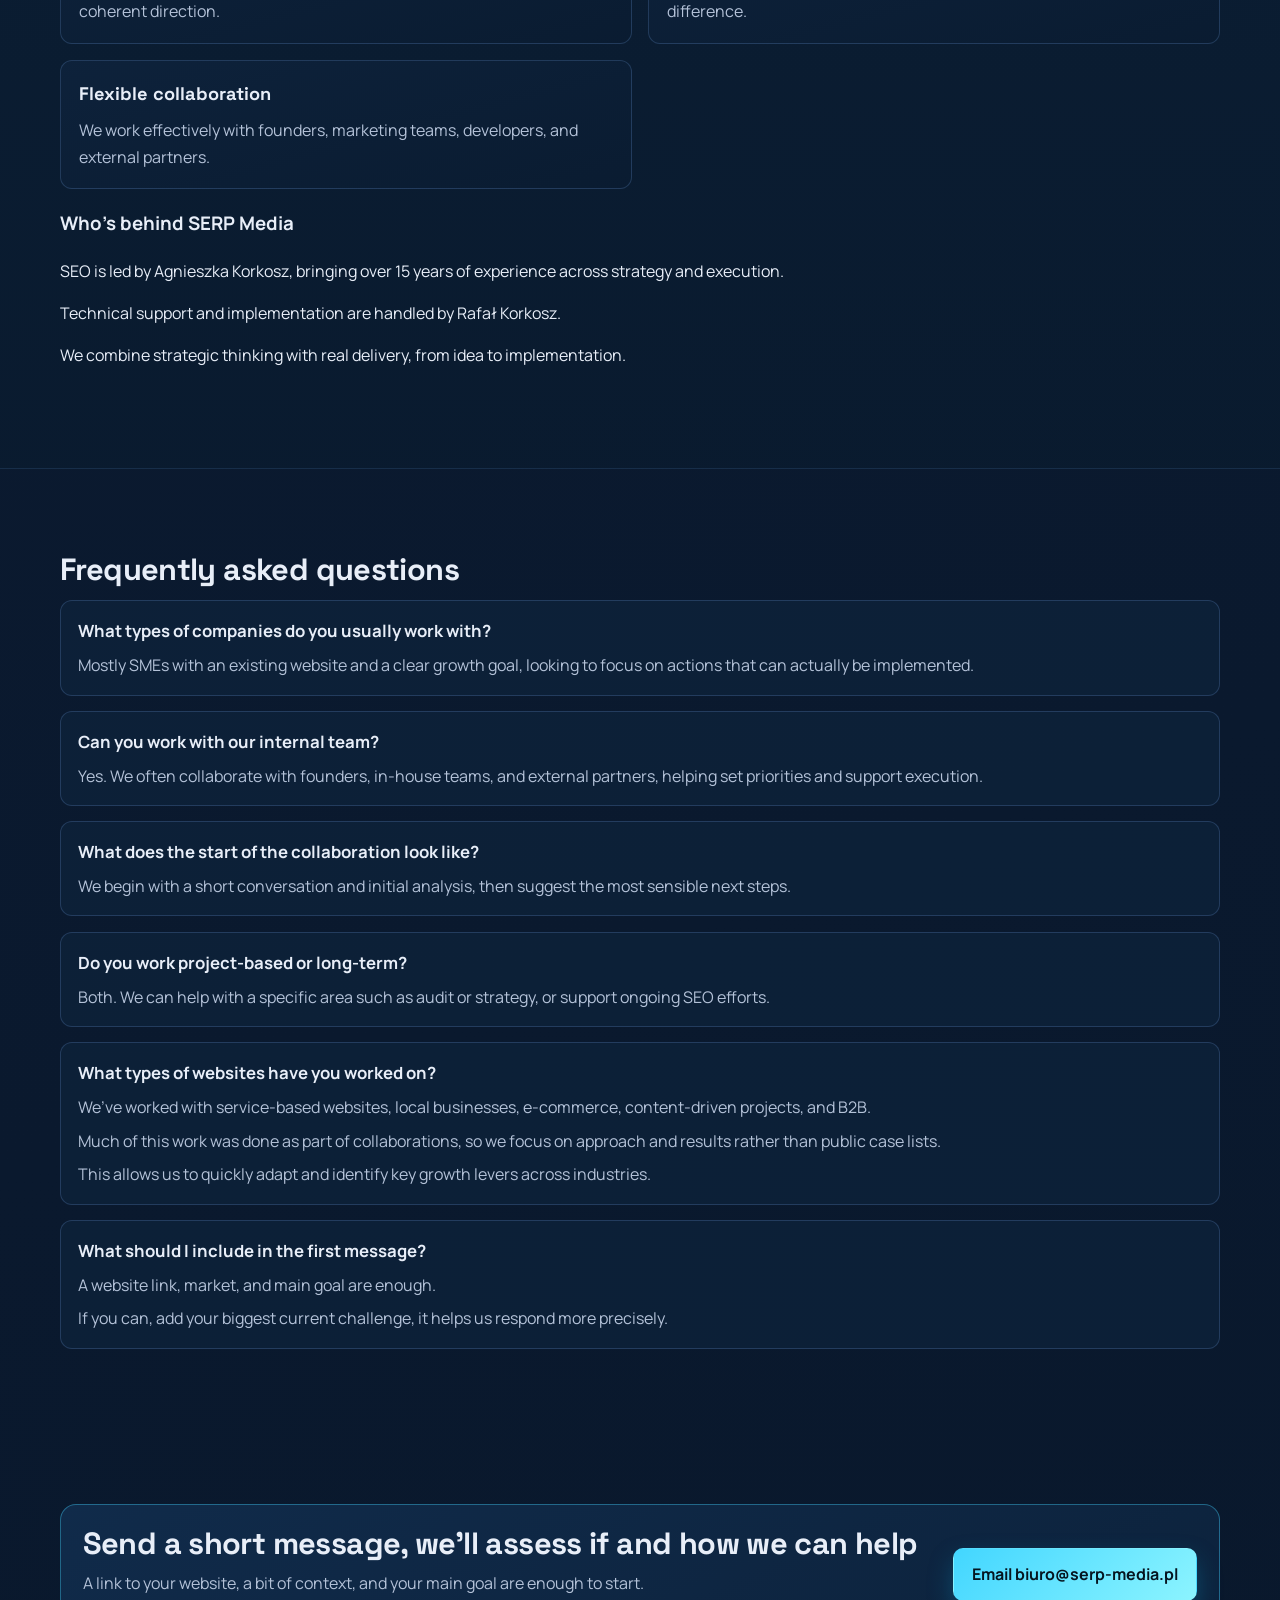
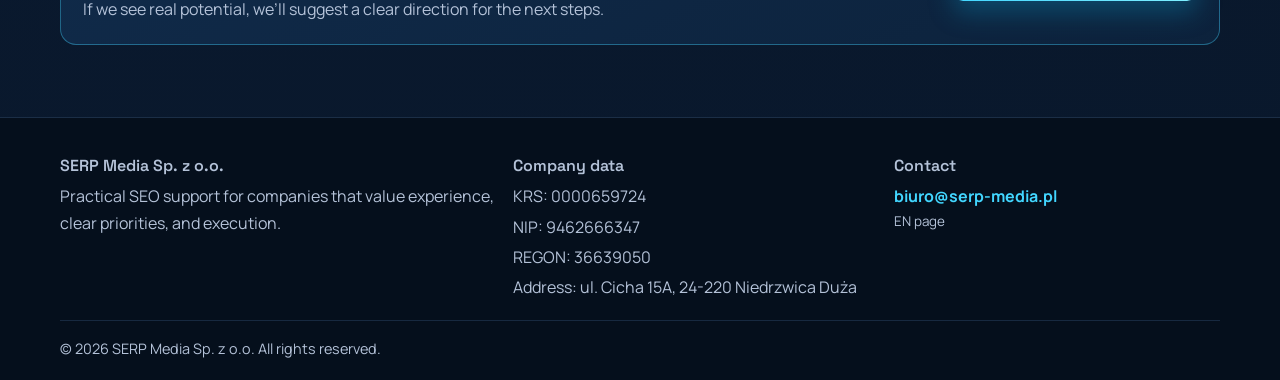
==== commit 28ee4acd: "feat: new content" ====
--- a/index.html
+++ b/index.html
@@ -3,16 +3,16 @@
   <head>
     <meta charset="UTF-8">
     <meta name="viewport" content="width=device-width, initial-scale=1.0">
-    <title>SERP Media Sp. z o.o. | SEO Support You Can Confidently Recommend</title>
+    <title>SERP Media Sp. z o.o. | SEO Worth Recommending</title>
     <meta
       name="description"
-      content="SERP Media Sp. z o.o. provides practical SEO support for SMBs through technical SEO, strategy, and implementation guidance."
+      content="SERP Media Sp. z o.o. provides practical SEO support that combines strategy, execution, and clear priorities for growing companies."
     >
     <meta property="og:type" content="website">
-    <meta property="og:title" content="SERP Media Sp. z o.o. | SEO Support You Can Confidently Recommend">
+    <meta property="og:title" content="SERP Media Sp. z o.o. | SEO Worth Recommending">
     <meta
       property="og:description"
-      content="Practical SEO strategy and technical execution for Polish and international SMBs."
+      content="Practical SEO strategy and execution for companies that value experience, clear priorities, and measurable results."
     >
     <meta property="og:url" content="https://serpmediapl.github.io/">
     <meta property="og:site_name" content="SERP Media Sp. z o.o.">
@@ -61,9 +61,9 @@
           >
         </a>
         <nav class="top-nav" aria-label="Main navigation">
-          <a href="#services">Services</a>
+          <a href="#services">How We Help</a>
           <a href="#process">Process</a>
-          <a href="#results">Results</a>
+          <a href="#results">Best Fit</a>
           <a href="#why-us">Why Us</a>
           <a href="#faq">FAQ</a>
           <a href="#contact">Contact</a>
@@ -77,73 +77,92 @@
         <div class="container hero-grid">
           <div>
             <p class="eyebrow">REFERRAL-FRIENDLY SEO SUPPORT</p>
-            <h1>SEO support you can confidently recommend.</h1>
+            <h1>SEO worth recommending</h1>
             <p class="lead">
-              If someone sent you this page, you are likely looking for an SEO partner who can spot
-              what matters quickly, explain it clearly, and help your team turn recommendations into
-              real progress.
+              If someone sent you this page, you’re probably looking for an SEO partner who can
+              quickly separate what matters from what doesn’t and turn it into actions that actually
+              move the business forward.
+            </p>
+            <p>
+              We work with companies that value experience, clear priorities, and practical
+              execution, not long audits that never get implemented.
+            </p>
+            <p>
+              Our approach combines strategy with real-world delivery, from analysis and decisions to
+              measurable results.
+            </p>
+            <p>
+              SEO projects are led by Agnieszka Korkosz, an SEO specialist with 15+ years of
+              experience, combining strategy with hands-on execution.
             </p>
             <div class="cta-row">
               <a class="btn btn-primary" href="mailto:biuro@serp-media.pl?subject=SEO%20Consultation%20Request"
-                >Send a short intro</a
+                >Send a short message</a
               >
-              <a class="btn btn-secondary" href="#results">See who we work best with</a>
+              <a class="btn btn-secondary" href="#results">See when this works best</a>
             </div>
             <p class="microcopy">
-              Share your website, market, and main goal. We usually reply within 1 business day.
+              A website link, target market, and main goal are enough to get started. We usually
+              reply within 1 business day with initial insights.
             </p>
           </div>
           <aside class="hero-card" aria-label="SEO focus highlights">
-            <h2>Best fit for</h2>
+            <h2>When this collaboration makes the most sense</h2>
+            <p>We typically work with companies that are at a stage where SEO can have a real impact on growth:</p>
             <ul>
-              <li>SMBs that want clear priorities instead of long, vague audit decks</li>
-              <li>Teams that need strategy connected to implementation from day one</li>
-              <li>Companies growing in Poland, internationally, or across both markets</li>
+              <li>prefer clear priorities and decisions over long, low-impact audits</li>
+              <li>want to connect SEO strategy with actual implementation from day one</li>
+              <li>operate locally, internationally, or across multiple markets</li>
             </ul>
-            <a class="text-link" href="mailto:biuro@serp-media.pl">Start with a simple email</a>
+            <a class="text-link" href="mailto:biuro@serp-media.pl">Start with a short email</a>
+            <p>A few lines about your situation are enough, we’ll suggest a sensible next step.</p>
           </aside>
         </div>
       </section>
 
       <section class="section" id="services">
         <div class="container">
-          <h2>How we help companies that come through referrals</h2>
+          <h2>How we can help</h2>
           <p class="section-intro">
-            We focus on the few things that make the biggest difference first, so your team gets a
-            practical plan instead of a long list of disconnected recommendations.
-          </p>
+            Every collaboration looks a bit different because goals, teams, and stages vary.
+            We don’t force a fixed model. We adjust the scope to what actually makes sense in your
+            situation.
+          </p>
+          <p class="section-intro">
+            If something won’t bring results, we’ll tell you directly. We can start with a specific
+            area or support your SEO end-to-end.
+          </p>
+          <p class="section-intro">Most often, we help with:</p>
           <div class="card-grid">
             <article class="card">
               <h3>Technical SEO</h3>
               <p>
-                We identify the technical issues holding back visibility and turn them into clear,
-                actionable priorities for your developers.
-              </p>
-            </article>
-            <article class="card">
-              <h3>SEO strategy</h3>
-              <p>
-                We shape a focused SEO roadmap around your business goals, search demand, and the
-                resources you actually have.
-              </p>
-            </article>
-            <article class="card">
-              <h3>On-page and content guidance</h3>
-              <p>
-                We help you decide what to improve, what to create, and how each page should support
-                growth more effectively.
-              </p>
-            </article>
-            <article class="card">
-              <h3>Programming support for SEO</h3>
-              <p>
-                When SEO work needs technical follow-through, we help bridge the gap between the
-                recommendation and the actual implementation.
+                Identifying issues that limit visibility and translating them into clear, actionable
+                tasks for developers.
+              </p>
+            </article>
+            <article class="card">
+              <h3>SEO strategy &amp; prioritization</h3>
+              <p>
+                Building a plan around business goals, search potential, and available resources.
+              </p>
+            </article>
+            <article class="card">
+              <h3>On-page &amp; content</h3>
+              <p>
+                Helping decide what to improve, what to create, and how your site should evolve to
+                support growth.
+              </p>
+            </article>
+            <article class="card">
+              <h3>Implementation support</h3>
+              <p>
+                Ensuring recommendations are actually delivered, not just documented.
               </p>
             </article>
           </div>
           <a class="btn btn-inline" href="mailto:biuro@serp-media.pl?subject=SEO%20Scope%20Discussion"
-            >Discuss your situation</a
+            >Let’s talk about your situation</a
           >
         </div>
       </section>
@@ -154,23 +173,42 @@
           <div class="timeline">
             <article>
               <p class="step">01</p>
-              <h3>Audit</h3>
-              <p>We review your website, constraints, and current traffic quality.</p>
+              <h3>Understanding your situation</h3>
+              <p>
+                We start with a conversation. We learn your goals, constraints, and business context
+                so recommendations are grounded in reality.
+              </p>
             </article>
             <article>
               <p class="step">02</p>
-              <h3>Strategy</h3>
-              <p>We define priorities with expected impact and feasible sequencing.</p>
+              <h3>Analysis</h3>
+              <p>
+                We assess what’s working, what’s holding growth back, and where the biggest
+                opportunities are.
+              </p>
             </article>
             <article>
               <p class="step">03</p>
-              <h3>Execution</h3>
-              <p>We guide implementation and coordinate with your internal or external team.</p>
+              <h3>Strategy &amp; priorities</h3>
+              <p>
+                We create a clear plan with realistic sequencing and expected impact without
+                unnecessary complexity.
+              </p>
             </article>
             <article>
               <p class="step">04</p>
-              <h3>Iteration</h3>
-              <p>We review outcomes and adjust the roadmap based on signal and results.</p>
+              <h3>Implementation</h3>
+              <p>
+                We help turn the plan into action, working with your team or supporting execution
+                directly.
+              </p>
+            </article>
+            <article>
+              <p class="step">05</p>
+              <h3>Ongoing improvement</h3>
+              <p>
+                We evaluate results, draw conclusions, and evolve the strategy based on real data.
+              </p>
             </article>
           </div>
         </div>
@@ -178,23 +216,27 @@
 
       <section class="section" id="results">
         <div class="container">
-          <h2>Who we work best with</h2>
+          <h2>Where this works best</h2>
           <p class="section-intro">
-            This page is meant to make referrals easier. Here is the kind of company that usually
-            gets the most value from working with us.
-          </p>
+            We bring the most value where SEO is treated as part of a broader process, not as an
+            isolated activity.
+          </p>
+          <p class="section-intro">Most often, this means:</p>
           <div class="card-grid metrics">
             <article class="card metric-card">
-              <p class="metric">SMBs</p>
-              <p class="metric-label">that already have a website and want stronger SEO direction</p>
+              <p class="metric">Companies</p>
+              <p class="metric-label">with an existing website and growth potential</p>
+              <p>looking to bring structure and focus to their SEO efforts</p>
             </article>
             <article class="card metric-card">
-              <p class="metric">Lean teams</p>
-              <p class="metric-label">that need an experienced partner to set priorities clearly</p>
+              <p class="metric">Teams</p>
+              <p class="metric-label">that need experienced guidance</p>
+              <p>to set priorities and make better day-to-day decisions</p>
             </article>
             <article class="card metric-card">
-              <p class="metric">Active projects</p>
-              <p class="metric-label">where technical SEO, content direction, and implementation all matter</p>
+              <p class="metric">Projects</p>
+              <p class="metric-label">where everything needs to work together</p>
+              <p>technical SEO, content, and implementation as one process</p>
             </article>
           </div>
         </div>
@@ -202,21 +244,45 @@
 
       <section class="section section-muted" id="why-us">
         <div class="container">
-          <h2>Why clients feel comfortable referring us</h2>
+          <h2>Why clients recommend us</h2>
+          <p class="section-intro">
+            SEO projects are led by Agnieszka Korkosz, combining experience, accountability,
+            attention to detail, and a holistic approach.
+          </p>
           <div class="card-grid">
             <article class="card">
-              <h3>Clear thinking, clear communication</h3>
-              <p>We explain priorities in plain language, so teams know what matters and why.</p>
-            </article>
-            <article class="card">
-              <h3>Practical, not inflated</h3>
-              <p>Recommendations are scoped around real constraints, budgets, and delivery capacity.</p>
-            </article>
-            <article class="card">
-              <h3>Support that fits existing teams</h3>
-              <p>We can work directly with founders, marketers, developers, or external partners.</p>
-            </article>
-          </div>
+              <h3>Accountability for outcomes, not just recommendations</h3>
+              <p>
+                We don’t stop at analysis. We make sure decisions are practical, implementable, and
+                lead to real results.
+              </p>
+            </article>
+            <article class="card">
+              <h3>Clear thinking &amp; communication</h3>
+              <p>
+                We simplify SEO and make it easy to understand what to do, in what order, and why.
+              </p>
+            </article>
+            <article class="card">
+              <h3>Holistic approach</h3>
+              <p>We connect technical SEO, content, and business context into one coherent direction.</p>
+            </article>
+            <article class="card">
+              <h3>Attention to detail</h3>
+              <p>We notice what others often overlook, the things that make a real difference.</p>
+            </article>
+            <article class="card">
+              <h3>Flexible collaboration</h3>
+              <p>We work effectively with founders, marketing teams, developers, and external partners.</p>
+            </article>
+          </div>
+          <h3>Who’s behind SERP Media</h3>
+          <p>
+            SEO is led by Agnieszka Korkosz, bringing over 15 years of experience across strategy
+            and execution.
+          </p>
+          <p>Technical support and implementation are handled by Rafał Korkosz.</p>
+          <p>We combine strategic thinking with real delivery, from idea to implementation.</p>
         </div>
       </section>
 
@@ -225,23 +291,53 @@
           <h2>Frequently asked questions</h2>
           <div class="faq-list">
             <article class="faq-item">
-              <h3>What kind of company is usually the best fit?</h3>
-              <p>
-                Usually SMBs with an existing website, real growth goals, and a preference for clear
-                advice that can actually be implemented.
-              </p>
-            </article>
-            <article class="faq-item">
-              <h3>Can you work with our existing developers or marketing team?</h3>
-              <p>
-                Yes. We often collaborate with in-house or external development teams during
-                technical SEO implementation and can also help marketing teams prioritize content and
-                on-page improvements.
-              </p>
-            </article>
-            <article class="faq-item">
-              <h3>What should we include in the first email?</h3>
-              <p>Just send your website URL, target market, main goal, and the SEO challenge you want solved first.</p>
+              <h3>What types of companies do you usually work with?</h3>
+              <p>
+                Mostly SMEs with an existing website and a clear growth goal, looking to focus on
+                actions that can actually be implemented.
+              </p>
+            </article>
+            <article class="faq-item">
+              <h3>Can you work with our internal team?</h3>
+              <p>
+                Yes. We often collaborate with founders, in-house teams, and external partners,
+                helping set priorities and support execution.
+              </p>
+            </article>
+            <article class="faq-item">
+              <h3>What does the start of the collaboration look like?</h3>
+              <p>
+                We begin with a short conversation and initial analysis, then suggest the most
+                sensible next steps.
+              </p>
+            </article>
+            <article class="faq-item">
+              <h3>Do you work project-based or long-term?</h3>
+              <p>
+                Both. We can help with a specific area such as audit or strategy, or support ongoing
+                SEO efforts.
+              </p>
+            </article>
+            <article class="faq-item">
+              <h3>What types of websites have you worked on?</h3>
+              <p>
+                We’ve worked with service-based websites, local businesses, e-commerce,
+                content-driven projects, and B2B.
+              </p>
+              <p>
+                Much of this work was done as part of collaborations, so we focus on approach and
+                results rather than public case lists.
+              </p>
+              <p>
+                This allows us to quickly adapt and identify key growth levers across industries.
+              </p>
+            </article>
+            <article class="faq-item">
+              <h3>What should I include in the first message?</h3>
+              <p>A website link, market, and main goal are enough.</p>
+              <p>
+                If you can, add your biggest current challenge, it helps us respond more precisely.
+              </p>
             </article>
           </div>
         </div>
@@ -250,11 +346,11 @@
       <section class="section contact" id="contact">
         <div class="container contact-shell">
           <div>
-            <h2>Start with a short intro and we will suggest practical next steps</h2>
+            <h2>Send a short message, we’ll assess if and how we can help</h2>
             <p>
-              A short message is enough. Send your website link, a bit of context, and what you want
-              SEO to improve next.
-            </p>
+              A link to your website, a bit of context, and your main goal are enough to start.
+            </p>
+            <p>If we see real potential, we’ll suggest a clear direction for the next steps.</p>
           </div>
           <a class="btn btn-primary" href="mailto:biuro@serp-media.pl?subject=SEO%20Growth%20Inquiry"
             >Email biuro@serp-media.pl</a
@@ -267,7 +363,7 @@
       <div class="container footer-grid">
         <div>
           <p class="footer-title">SERP Media Sp. z o.o.</p>
-          <p>Practical SEO support for companies that value clarity, depth, and follow-through.</p>
+          <p>Practical SEO support for companies that value experience, clear priorities, and execution.</p>
         </div>
         <div>
           <p class="footer-title">Company data</p>
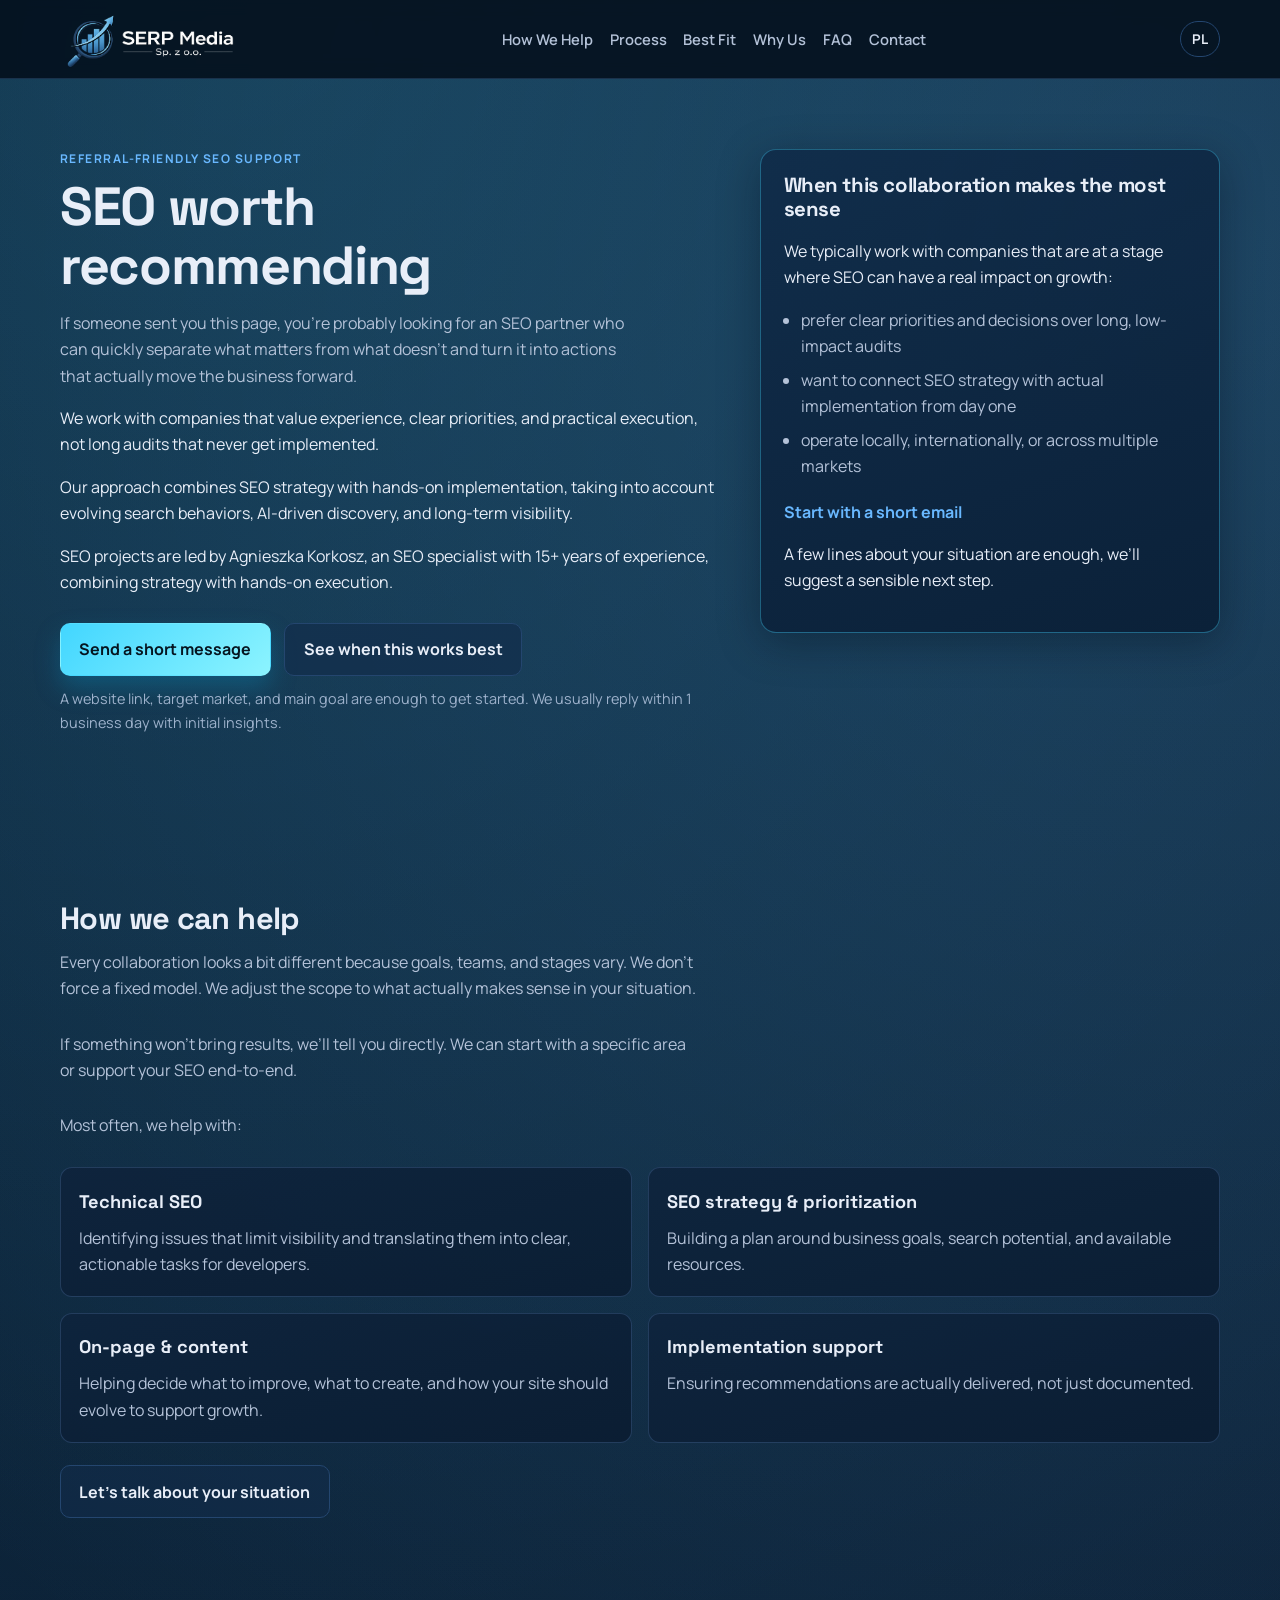
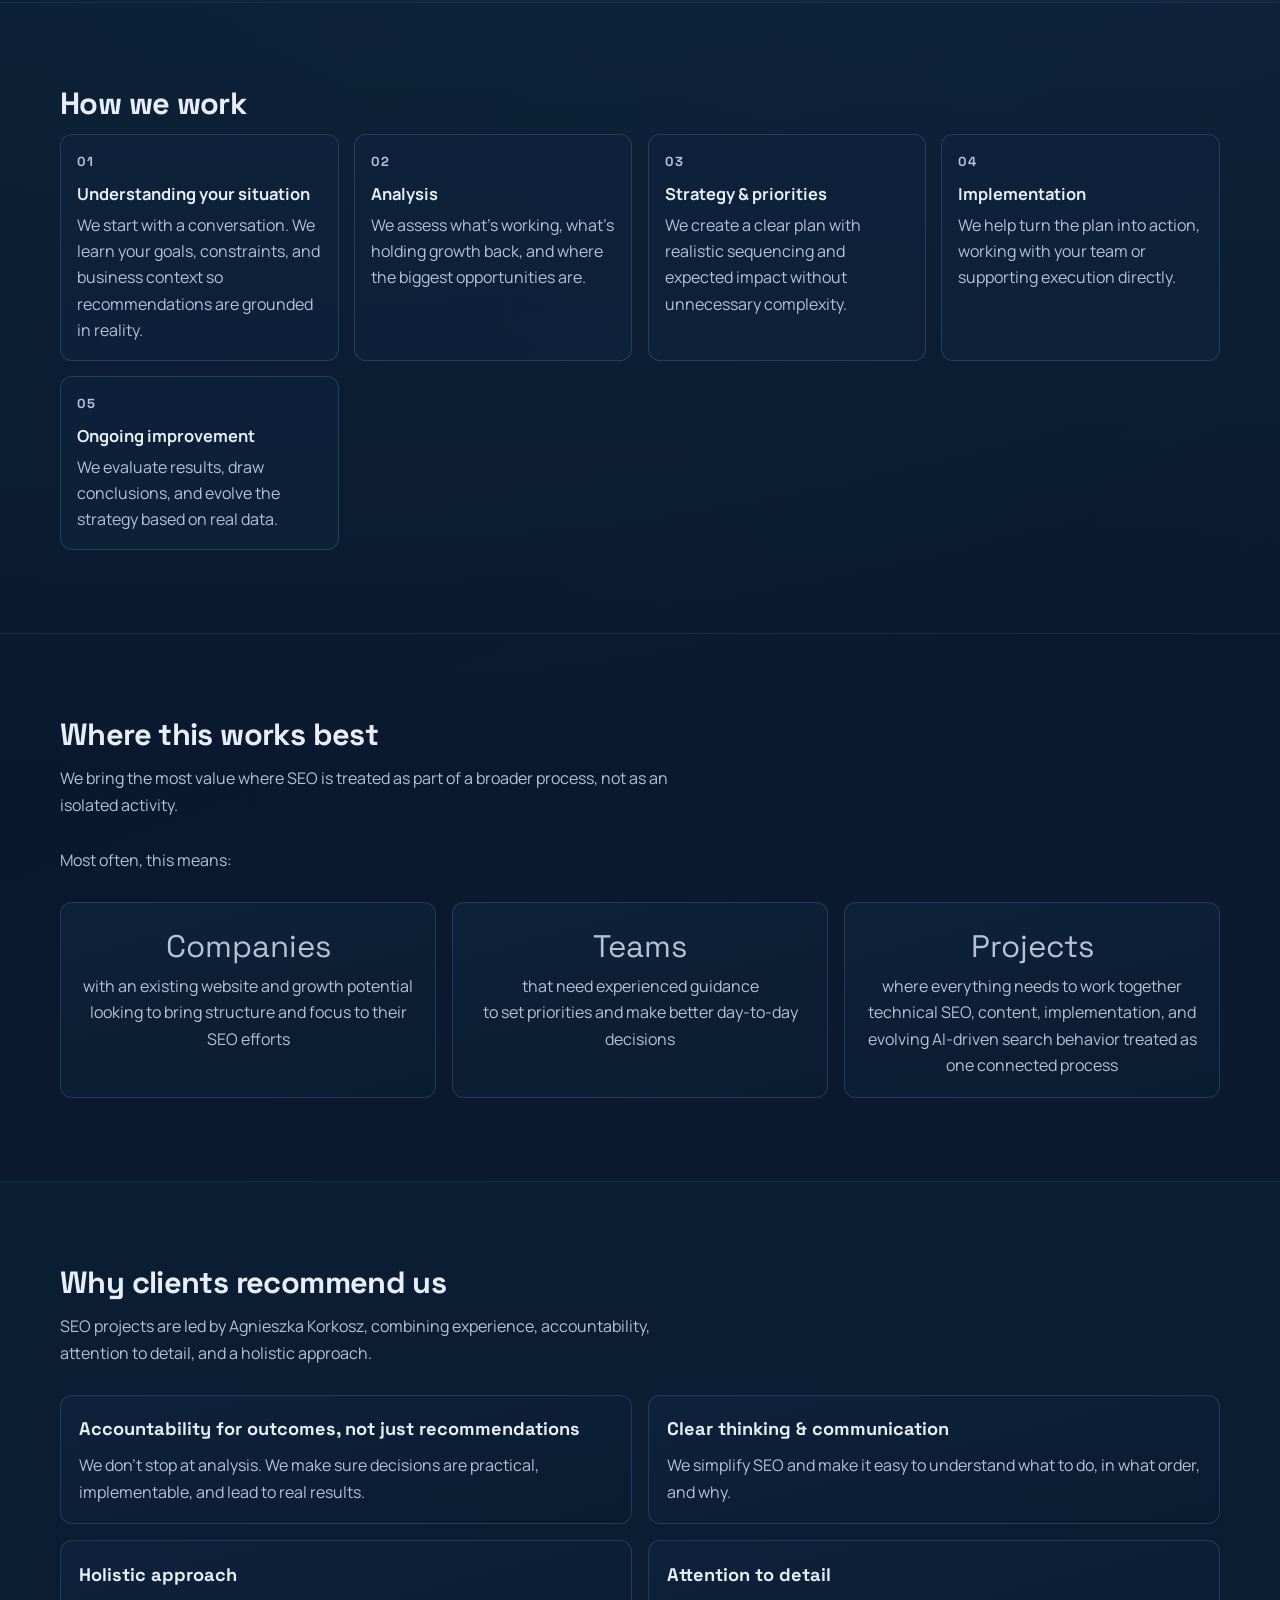
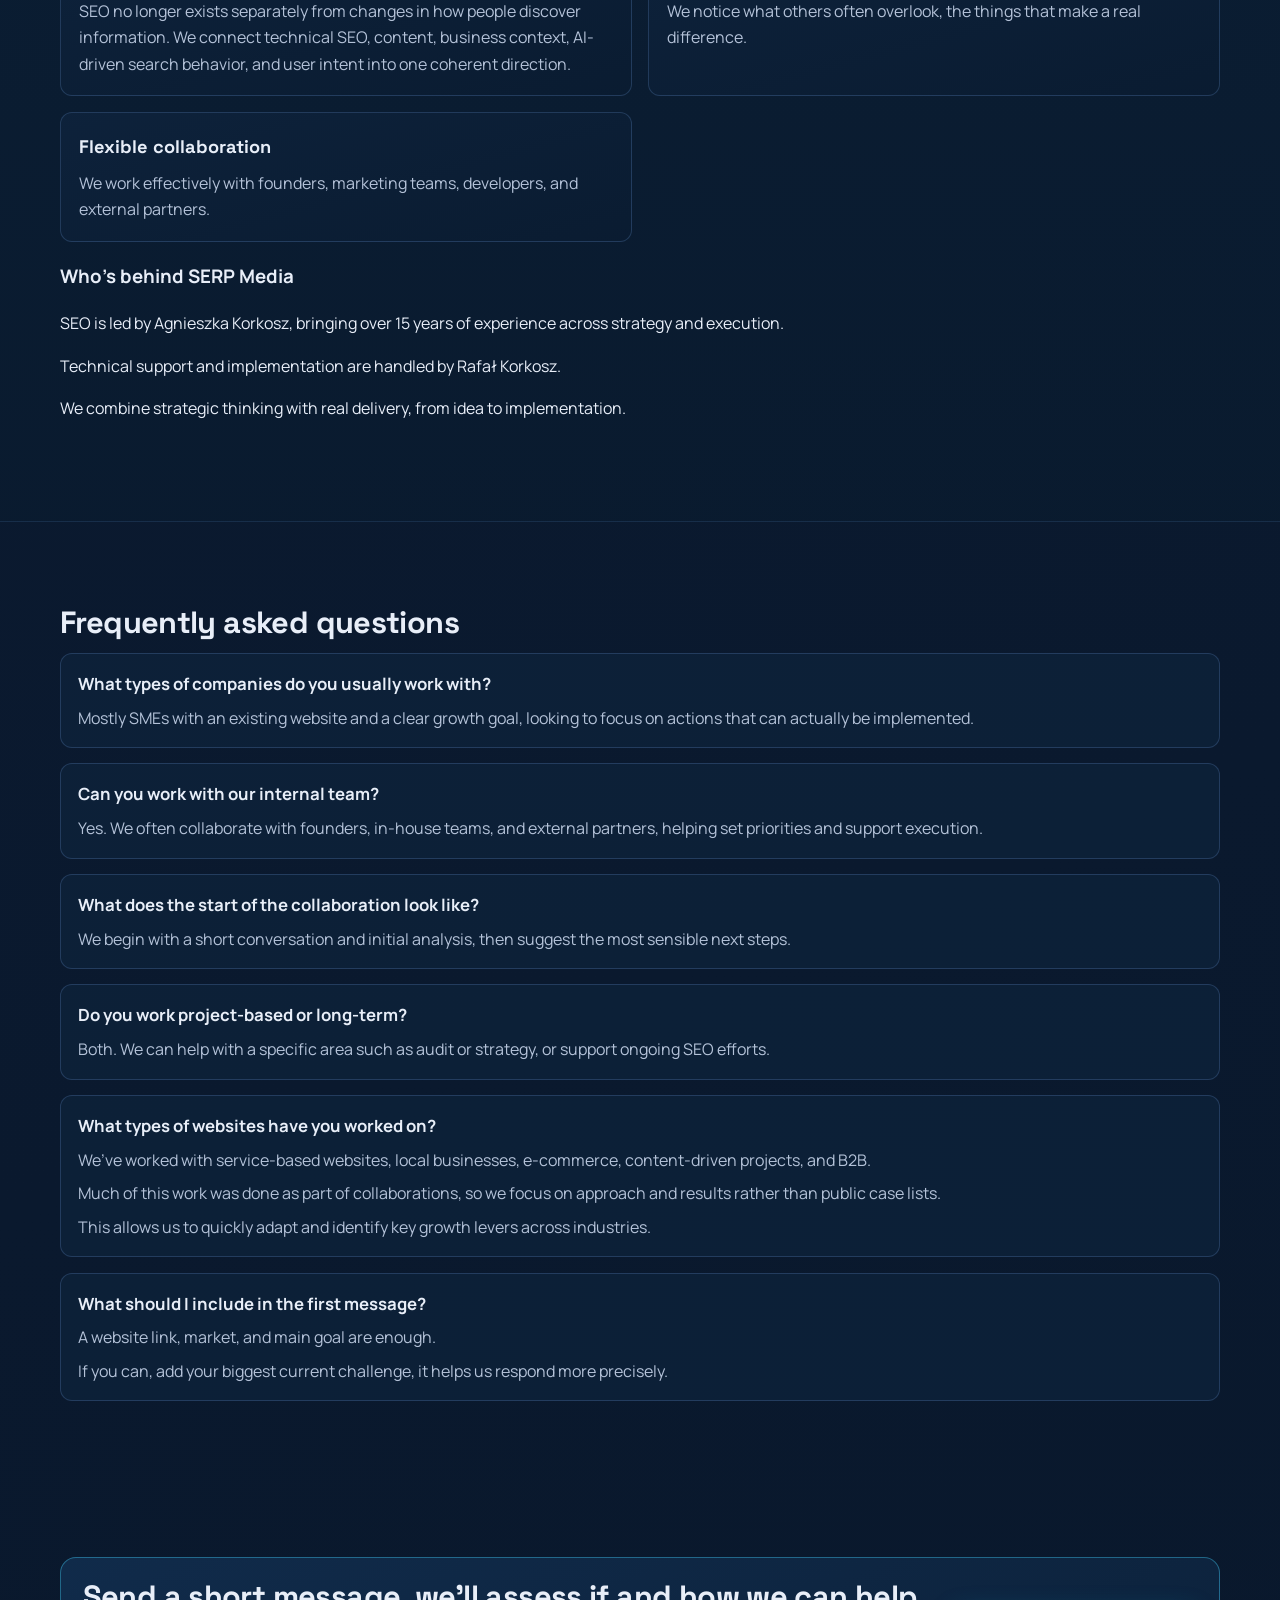
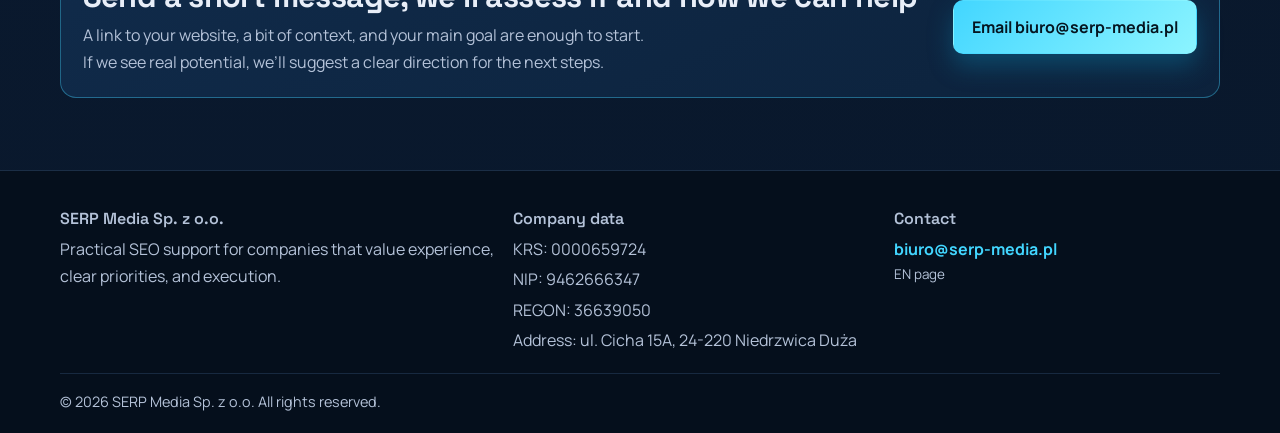
==== commit aaad7d1f: "feat: new texts" ====
--- a/index.html
+++ b/index.html
@@ -88,8 +88,7 @@
               execution, not long audits that never get implemented.
             </p>
             <p>
-              Our approach combines strategy with real-world delivery, from analysis and decisions to
-              measurable results.
+						Our approach combines SEO strategy with hands-on implementation, taking into account evolving search behaviors, AI-driven discovery, and long-term visibility.
             </p>
             <p>
               SEO projects are led by Agnieszka Korkosz, an SEO specialist with 15+ years of
@@ -236,7 +235,7 @@
             <article class="card metric-card">
               <p class="metric">Projects</p>
               <p class="metric-label">where everything needs to work together</p>
-              <p>technical SEO, content, and implementation as one process</p>
+              <p>technical SEO, content, implementation, and evolving AI-driven search behavior treated as one connected process</p>
             </article>
           </div>
         </div>
@@ -265,7 +264,7 @@
             </article>
             <article class="card">
               <h3>Holistic approach</h3>
-              <p>We connect technical SEO, content, and business context into one coherent direction.</p>
+              <p>SEO no longer exists separately from changes in how people discover information. We connect technical SEO, content, business context, AI-driven search behavior, and user intent into one coherent direction.</p>
             </article>
             <article class="card">
               <h3>Attention to detail</h3>
